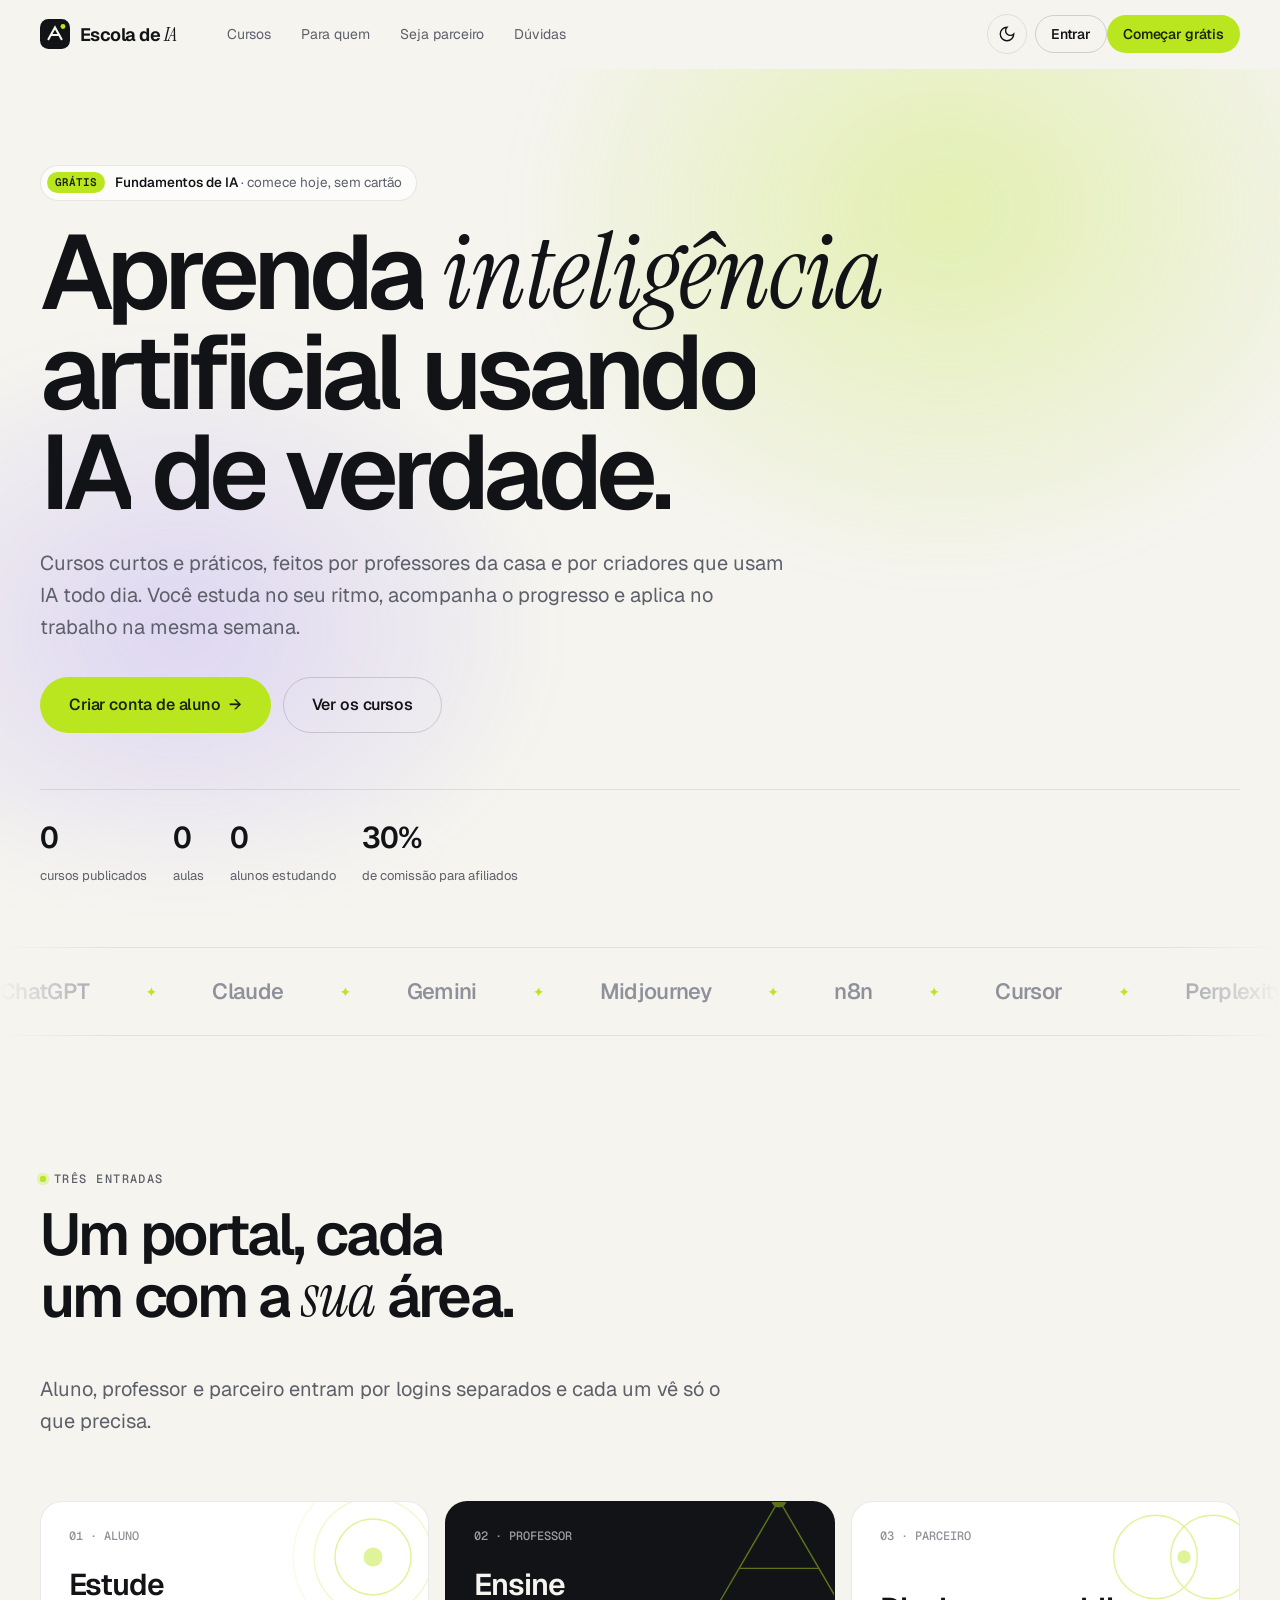
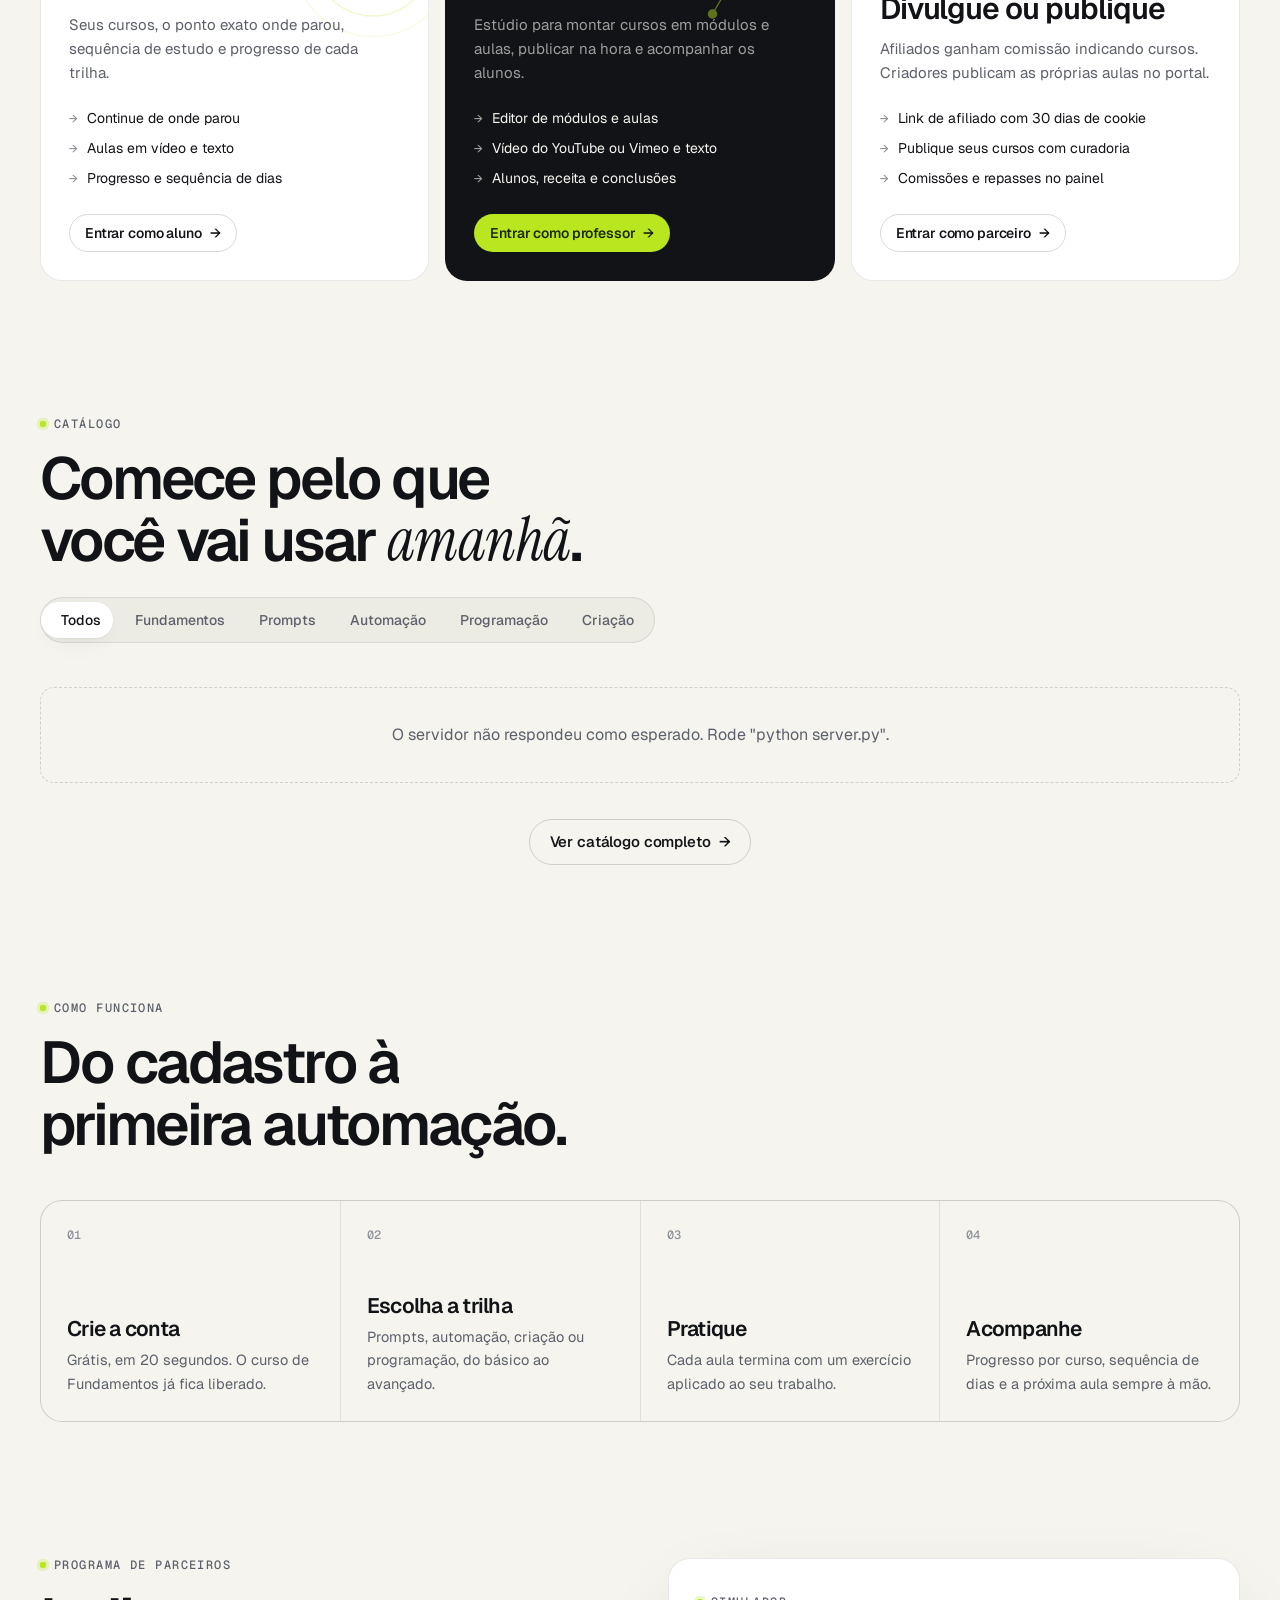
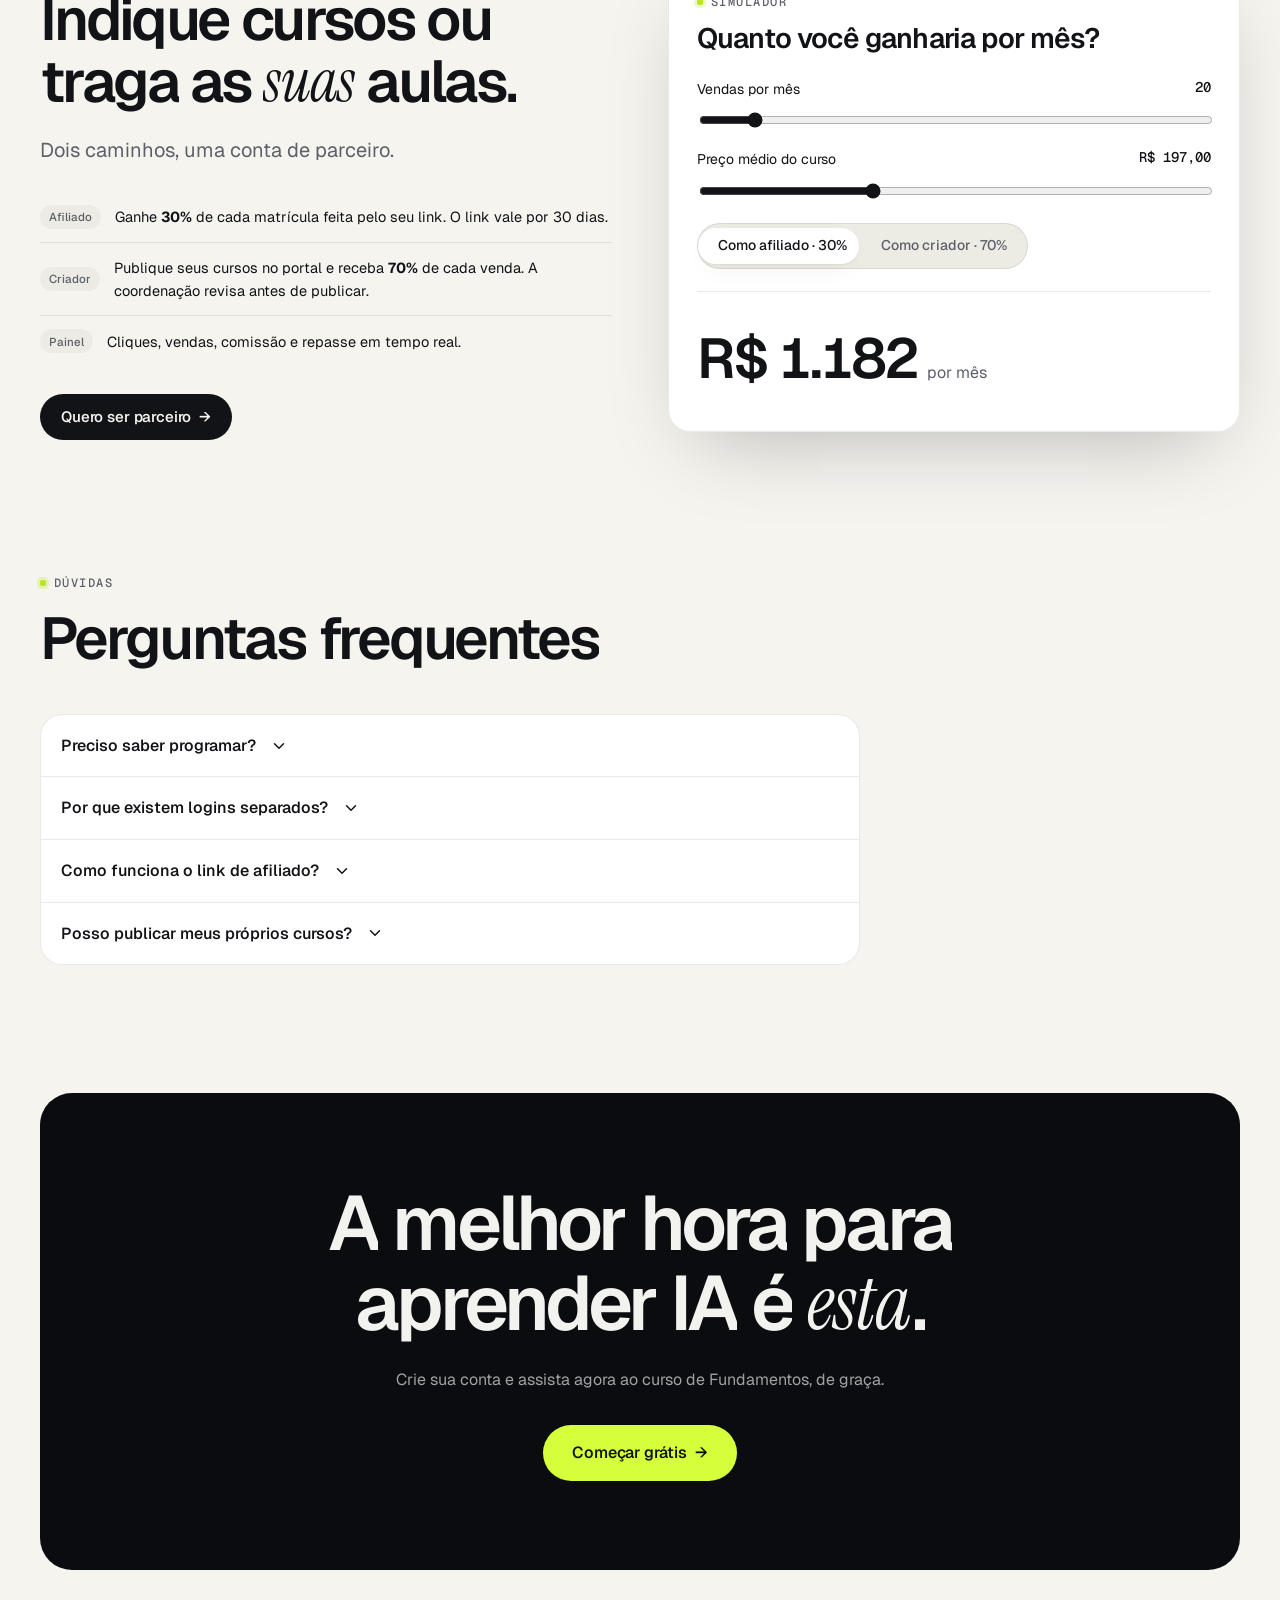
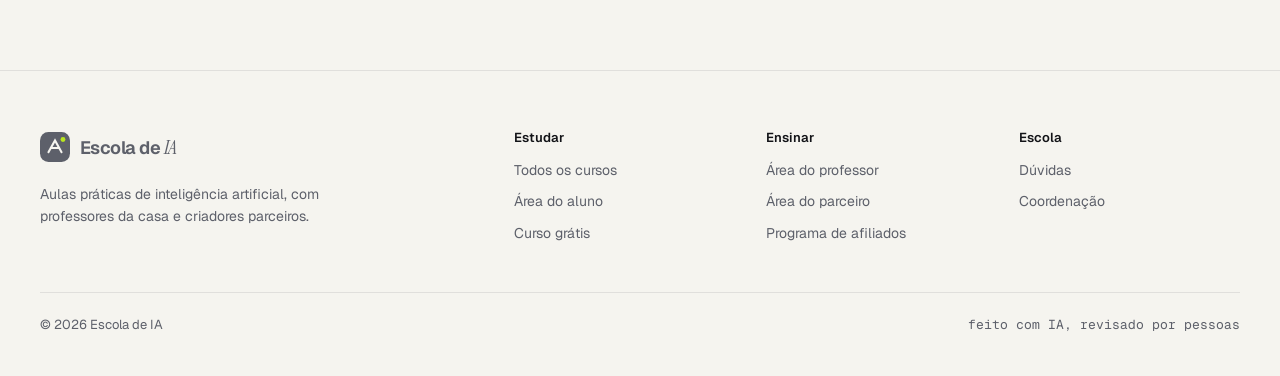
==== index.html @ 85f73902 "Escola de IA: portal de cursos com áreas de aluno, professor e parceiro - Logins separados por perfi" ====
<!doctype html>
<html lang="pt-BR">
<head>
  <meta charset="utf-8">
  <meta name="viewport" content="width=device-width, initial-scale=1, viewport-fit=cover">
  <title>Escola de IA — aprenda inteligência artificial na prática</title>
  <meta name="description" content="Cursos práticos de inteligência artificial com professores da casa e criadores parceiros. Área do aluno, do professor e programa de afiliados.">
  <meta name="theme-color" content="#0a0b0f">
  <link rel="icon" href="assets/favicon.svg" type="image/svg+xml">
  <link rel="preconnect" href="https://fonts.googleapis.com"><link rel="preconnect" href="https://fonts.gstatic.com" crossorigin>
  <link href="https://fonts.googleapis.com/css2?family=Geist:wght@400;500;600;700&family=Geist+Mono:wght@400;500&family=Instrument+Serif:ital@0;1&display=swap" rel="stylesheet">
  <link rel="stylesheet" href="assets/style.css">
  <script>(function(){var d=document.documentElement;d.classList.add('js');try{var t=localStorage.getItem('eia-tema');if(t)d.dataset.theme=t;}catch(e){}})();</script>
</head>
<body>
<a class="skip" href="#conteudo">Pular para o conteúdo</a>
<div id="topo"></div>

<main id="conteudo">
  <!-- HERO -->
  <section class="hero" id="hero">
    <div class="hero__glow" aria-hidden="true"></div>
    <canvas class="hero__canvas" id="heroRede" aria-hidden="true"></canvas>
    <div class="hero__fade" aria-hidden="true"></div>
    <div class="wrap">
      <a class="badge-live" href="curso.html?c=fundamentos-de-ia-sem-complicacao" data-reveal><i>GRÁTIS</i><span><b>Fundamentos de IA</b> · comece hoje, sem cartão</span></a>
      <h1 class="display" data-split>Aprenda <span class="serif">inteligência</span> artificial usando <span class="decrypt" data-decrypt="900">IA</span> de verdade.</h1>
      <p class="lead" data-reveal style="--d:300ms">Cursos curtos e práticos, feitos por professores da casa e por criadores que usam IA todo dia. Você estuda no seu ritmo, acompanha o progresso e aplica no trabalho na mesma semana.</p>
      <div class="hero__cta" data-reveal style="--d:420ms">
        <a class="btn btn--primary btn--lg magnetic" href="entrar.html?perfil=aluno&modo=cadastro">Criar conta de aluno <span class="arr">→</span></a>
        <a class="btn btn--ghost btn--lg" href="cursos.html">Ver os cursos</a>
      </div>
      <div class="hero__meta" data-reveal style="--d:560ms">
        <div><b id="stCursos">0</b><span>cursos publicados</span></div>
        <div><b id="stAulas">0</b><span>aulas</span></div>
        <div><b id="stAlunos">0</b><span>alunos estudando</span></div>
        <div><b data-count="30" data-suf="%">0</b><span>de comissão para afiliados</span></div>
      </div>
    </div>
  </section>

  <div class="marquee" aria-label="Ferramentas ensinadas nos cursos">
    <div class="marquee__track">
      <span>ChatGPT</span><span>Claude</span><span>Gemini</span><span>Midjourney</span><span>n8n</span><span>Cursor</span><span>Perplexity</span><span>Runway</span><span>ElevenLabs</span><span>Make</span><span>Copilot</span><span>NotebookLM</span>
      <span aria-hidden="true">ChatGPT</span><span aria-hidden="true">Claude</span><span aria-hidden="true">Gemini</span><span aria-hidden="true">Midjourney</span><span aria-hidden="true">n8n</span><span aria-hidden="true">Cursor</span><span aria-hidden="true">Perplexity</span><span aria-hidden="true">Runway</span><span aria-hidden="true">ElevenLabs</span><span aria-hidden="true">Make</span><span aria-hidden="true">Copilot</span><span aria-hidden="true">NotebookLM</span>
    </div>
  </div>

  <!-- TRÊS PORTAS -->
  <section class="sec" id="perfis">
    <div class="wrap">
      <div class="sec__head">
        <div><span class="eyebrow">Três entradas</span><h2 class="h2" data-split>Um portal, cada um com a <span class="serif">sua</span> área.</h2></div>
        <p class="lead" data-reveal>Aluno, professor e parceiro entram por logins separados e cada um vê só o que precisa.</p>
      </div>
      <div class="doors">
        <a class="door spot" href="entrar.html?perfil=aluno" data-reveal>
          <svg class="door__art" viewBox="0 0 200 200" aria-hidden="true"><g fill="none" stroke="var(--lime)" stroke-width="1.5"><circle cx="100" cy="100" r="40"/><circle cx="100" cy="100" r="62" stroke-opacity=".5"/><circle cx="100" cy="100" r="84" stroke-opacity=".25"/></g><circle cx="100" cy="100" r="10" fill="var(--lime)"/></svg>
          <span class="door__n">01 · ALUNO</span>
          <h3>Estude</h3>
          <p>Seus cursos, o ponto exato onde parou, sequência de estudo e progresso de cada trilha.</p>
          <ul><li>Continue de onde parou</li><li>Aulas em vídeo e texto</li><li>Progresso e sequência de dias</li></ul>
          <span class="btn btn--ghost btn--sm" style="align-self:start">Entrar como aluno <span class="arr">→</span></span>
        </a>
        <a class="door door--feature spot" href="entrar.html?perfil=professor" data-reveal style="--d:100ms">
          <svg class="door__art" viewBox="0 0 200 200" aria-hidden="true"><g stroke="var(--lime)" stroke-width="1.5"><path d="M30 160 100 40l70 120" fill="none"/><path d="M58 112h84" /></g><circle cx="100" cy="40" r="8" fill="var(--lime)"/><circle cx="30" cy="160" r="5" fill="var(--lime)"/><circle cx="170" cy="160" r="5" fill="var(--lime)"/></svg>
          <span class="door__n">02 · PROFESSOR</span>
          <h3>Ensine</h3>
          <p>Estúdio para montar cursos em módulos e aulas, publicar na hora e acompanhar os alunos.</p>
          <ul><li>Editor de módulos e aulas</li><li>Vídeo do YouTube ou Vimeo e texto</li><li>Alunos, receita e conclusões</li></ul>
          <span class="btn btn--primary btn--sm" style="align-self:start">Entrar como professor <span class="arr">→</span></span>
        </a>
        <a class="door spot" href="entrar.html?perfil=parceiro" data-reveal style="--d:200ms">
          <svg class="door__art" viewBox="0 0 200 200" aria-hidden="true"><g fill="none" stroke="var(--lime)" stroke-width="1.5"><circle cx="70" cy="100" r="44"/><circle cx="130" cy="100" r="44"/></g><circle cx="100" cy="100" r="7" fill="var(--lime)"/></svg>
          <span class="door__n">03 · PARCEIRO</span>
          <h3>Divulgue ou publique</h3>
          <p>Afiliados ganham comissão indicando cursos. Criadores publicam as próprias aulas no portal.</p>
          <ul><li>Link de afiliado com 30 dias de cookie</li><li>Publique seus cursos com curadoria</li><li>Comissões e repasses no painel</li></ul>
          <span class="btn btn--ghost btn--sm" style="align-self:start">Entrar como parceiro <span class="arr">→</span></span>
        </a>
      </div>
    </div>
  </section>

  <!-- CURSOS -->
  <section class="sec" style="padding-top:0" id="cursos">
    <div class="wrap">
      <div class="sec__head">
        <div><span class="eyebrow">Catálogo</span><h2 class="h2" data-split>Comece pelo que você vai usar <span class="serif">amanhã</span>.</h2></div>
        <div class="tabs" id="tabsCat" role="tablist" aria-label="Filtrar por categoria"><button type="button" role="tab" data-v="" aria-selected="true">Todos</button><button type="button" role="tab" data-v="Fundamentos">Fundamentos</button><button type="button" role="tab" data-v="Prompts">Prompts</button><button type="button" role="tab" data-v="Automação">Automação</button><button type="button" role="tab" data-v="Programação">Programação</button><button type="button" role="tab" data-v="Criação">Criação</button></div>
      </div>
      <div class="grid-cursos" id="gridHome" aria-live="polite"></div>
      <div style="text-align:center;margin-top:36px"><a class="btn btn--ghost" href="cursos.html">Ver catálogo completo <span class="arr">→</span></a></div>
    </div>
  </section>

  <!-- COMO FUNCIONA -->
  <section class="sec" style="padding-top:0">
    <div class="wrap">
      <div class="sec__head"><div><span class="eyebrow">Como funciona</span><h2 class="h2" data-split>Do cadastro à primeira automação.</h2></div></div>
      <div class="how" data-reveal>
        <div><b>01</b><h3>Crie a conta</h3><p>Grátis, em 20 segundos. O curso de Fundamentos já fica liberado.</p></div>
        <div><b>02</b><h3>Escolha a trilha</h3><p>Prompts, automação, criação ou programação, do básico ao avançado.</p></div>
        <div><b>03</b><h3>Pratique</h3><p>Cada aula termina com um exercício aplicado ao seu trabalho.</p></div>
        <div><b>04</b><h3>Acompanhe</h3><p>Progresso por curso, sequência de dias e a próxima aula sempre à mão.</p></div>
      </div>
    </div>
  </section>

  <!-- PARCEIROS -->
  <section class="sec" id="parceiros" style="padding-top:0">
    <div class="wrap split">
      <div>
        <span class="eyebrow">Programa de parceiros</span>
        <h2 class="h2" data-split style="margin:14px 0 20px">Indique cursos ou traga as <span class="serif">suas</span> aulas.</h2>
        <p class="lead" data-reveal>Dois caminhos, uma conta de parceiro.</p>
        <div class="row-list" data-reveal style="margin-top:26px">
          <div><span class="tag tag--light">Afiliado</span><span>Ganhe <b>30%</b> de cada matrícula feita pelo seu link. O link vale por 30 dias.</span></div>
          <div><span class="tag tag--light">Criador</span><span>Publique seus cursos no portal e receba <b>70%</b> de cada venda. A coordenação revisa antes de publicar.</span></div>
          <div><span class="tag tag--light">Painel</span><span>Cliques, vendas, comissão e repasse em tempo real.</span></div>
        </div>
        <a class="btn btn--dark" style="margin-top:28px" href="entrar.html?perfil=parceiro&modo=cadastro">Quero ser parceiro <span class="arr">→</span></a>
      </div>
      <div class="calc" data-reveal style="--d:150ms" aria-label="Simulador de ganhos">
        <span class="eyebrow">Simulador</span>
        <h3 class="h3" style="margin:12px 0 24px">Quanto você ganharia por mês?</h3>
        <label><span>Vendas por mês <output id="oV">20</output></span><input type="range" id="rV" min="1" max="200" value="20"></label>
        <label><span>Preço médio do curso <output id="oP">R$ 197</output></span><input type="range" id="rP" min="47" max="497" step="10" value="197"></label>
        <div class="tabs" id="tabsModo" style="margin-top:4px"><button type="button" data-v="afiliado" aria-selected="true">Como afiliado · 30%</button><button type="button" data-v="criador">Como criador · 70%</button></div>
        <div class="calc__out"><b id="oT">R$ 0</b><span class="muted">por mês</span></div>
      </div>
    </div>
  </section>

  <!-- FAQ -->
  <section class="sec" id="duvidas" style="padding-top:0">
    <div class="wrap">
      <div class="sec__head"><div><span class="eyebrow">Dúvidas</span><h2 class="h2" data-split>Perguntas frequentes</h2></div></div>
      <div class="acc faq" id="faq">
        <div class="acc__item"><button class="acc__btn" type="button" aria-expanded="false">Preciso saber programar?<svg width="18" height="18" viewBox="0 0 24 24" fill="none" stroke="currentColor" stroke-width="2" stroke-linecap="round"><path d="m6 9 6 6 6-6"/></svg></button><div class="acc__panel"><div><p style="margin:0;padding:0 20px 20px" class="muted">Não. As trilhas de Fundamentos, Prompts, Criação e Negócios são para qualquer pessoa. Só a trilha de Programação pede noções básicas.</p></div></div></div>
        <div class="acc__item"><button class="acc__btn" type="button" aria-expanded="false">Por que existem logins separados?<svg width="18" height="18" viewBox="0 0 24 24" fill="none" stroke="currentColor" stroke-width="2" stroke-linecap="round"><path d="m6 9 6 6 6-6"/></svg></button><div class="acc__panel"><div><p style="margin:0;padding:0 20px 20px" class="muted">Cada perfil tem uma área própria: o aluno estuda, o professor cria e acompanha turmas, o parceiro divulga e publica. Você pode ter contas diferentes com o mesmo e-mail.</p></div></div></div>
        <div class="acc__item"><button class="acc__btn" type="button" aria-expanded="false">Como funciona o link de afiliado?<svg width="18" height="18" viewBox="0 0 24 24" fill="none" stroke="currentColor" stroke-width="2" stroke-linecap="round"><path d="m6 9 6 6 6-6"/></svg></button><div class="acc__panel"><div><p style="margin:0;padding:0 20px 20px" class="muted">Você gera o link no painel de parceiro. Quem clica fica marcado por 30 dias: qualquer matrícula feita nesse período conta para você.</p></div></div></div>
        <div class="acc__item"><button class="acc__btn" type="button" aria-expanded="false">Posso publicar meus próprios cursos?<svg width="18" height="18" viewBox="0 0 24 24" fill="none" stroke="currentColor" stroke-width="2" stroke-linecap="round"><path d="m6 9 6 6 6-6"/></svg></button><div class="acc__panel"><div><p style="margin:0;padding:0 20px 20px" class="muted">Sim. Crie uma conta de parceiro, monte o curso no estúdio e envie para análise. A coordenação revisa e publica, ou devolve com orientações.</p></div></div></div>
      </div>
    </div>
  </section>

  <section class="wrap" style="padding-bottom:40px">
    <div class="cta" id="cta">
      <canvas id="ctaRede" aria-hidden="true"></canvas>
      <h2 data-split>A melhor hora para aprender IA é <span class="serif">esta</span>.</h2>
      <p>Crie sua conta e assista agora ao curso de Fundamentos, de graça.</p>
      <a class="btn btn--primary btn--lg magnetic" href="entrar.html?perfil=aluno&modo=cadastro">Começar grátis <span class="arr">→</span></a>
    </div>
  </section>
</main>

<div id="rodape"></div>
<script src="assets/app.js"></script>
<script>
(() => {
  const { $, $$, api, cardCurso, skeletonCards, abas, rede, brl, efeitos } = EIA;
  rede($('#heroRede'), { host: $('#hero') });
  rede($('#ctaRede'), { cor: '#d4ff3a', tinta: '#f2f3ee', densidade: 9000 });

  // cursos
  const grid = $('#gridHome'); grid.innerHTML = skeletonCards(3);
  let todos = [];
  const render = cat => {
    const lista = todos.filter(c => !cat || c.categoria === cat).slice(0, 6);
    grid.innerHTML = lista.length ? lista.map(cardCurso).join('') : '<div class="empty" style="grid-column:1/-1">Nenhum curso nesta categoria ainda.</div>';
  };
  abas($('#tabsCat'), render);
  api('cursos').then(j => {
    todos = j.cursos; render('');
    $('#stCursos').dataset.count = j.stats.cursos; $('#stAulas').dataset.count = j.stats.aulas; $('#stAlunos').dataset.count = j.stats.alunos;
    efeitos($('.hero__meta'));
  }).catch(e => { grid.innerHTML = `<div class="empty" style="grid-column:1/-1">${EIA.esc(e.message)}</div>`; });

  // simulador
  let modo = 'afiliado';
  const calc = () => {
    const v = +$('#rV').value, p = +$('#rP').value, total = v * p * (modo === 'afiliado' ? .3 : .7);
    $('#oV').textContent = v; $('#oP').textContent = brl(p); $('#oT').textContent = brl(total).replace(/,\d\d$/, '');
  };
  $('#rV').addEventListener('input', calc); $('#rP').addEventListener('input', calc);
  abas($('#tabsModo'), v => { modo = v; calc(); }); calc();

  // acordeão
  $$('#faq .acc__btn').forEach(b => b.addEventListener('click', () => { const it = b.parentElement, on = !it.classList.contains('is-open'); it.classList.toggle('is-open', on); b.setAttribute('aria-expanded', on); }));
})();
</script>
</body>
</html>
---- assets/style.css ----
/* Escola de IA — design system
   Referências de motion: reactbits.dev (Aurora, SplitText, DecryptedText, SpotlightCard, Magnet, CountUp, ClickSpark)
   e transitions.dev (tabs sliding, error shake, skeleton → conteúdo, toggle, confetti, toast). */

:root {
  --bg: #f5f4ef; --bg-2: #ecebe4; --surface: #ffffff; --surface-2: #f8f7f3;
  --text: #121317; --muted: #5d606a; --faint: #8e919a;
  --line: rgb(18 19 23 / .09); --line-2: rgb(18 19 23 / .16);
  --accent: #1d1f24; --accent-ink: #f5f4ef;
  --lime: #b9e61f; --lime-ink: #1a2300;
  --coral: #ff6a4d; --ceu: #3aa6ff; --rosa: #ff5fa8; --violeta: #8b6cff; --ambar: #ffb020;
  --ok: #16a36a; --warn: #c98200; --bad: #e0433a;
  --shadow: 0 1px 2px rgb(0 0 0 / .04), 0 8px 28px -12px rgb(0 0 0 / .14);
  --shadow-lg: 0 30px 80px -30px rgb(0 0 0 / .28);
  --r: 14px; --r-lg: 22px;
  --ease-out: cubic-bezier(.22, 1, .36, 1);
  --ease-spring: cubic-bezier(.34, 1.56, .64, 1);
  --font: 'Geist', ui-sans-serif, system-ui, sans-serif;
  --serif: 'Instrument Serif', ui-serif, Georgia, serif;
  --mono: 'Geist Mono', ui-monospace, monospace;
  color-scheme: light;
}
:root[data-theme="dark"] {
  --bg: #0a0b0f; --bg-2: #0f1116; --surface: #13151b; --surface-2: #181a21;
  --text: #ecedf0; --muted: #9a9ea8; --faint: #666a74;
  --line: rgb(255 255 255 / .08); --line-2: rgb(255 255 255 / .15);
  --accent: #d4ff3a; --accent-ink: #10130a;
  --lime: #d4ff3a; --lime-ink: #10130a;
  --shadow: 0 1px 0 rgb(255 255 255 / .03) inset, 0 10px 30px -14px rgb(0 0 0 / .6);
  --shadow-lg: 0 40px 90px -30px rgb(0 0 0 / .8);
  color-scheme: dark;
}
@media (prefers-color-scheme: dark) {
  :root:not([data-theme="light"]) {
    --bg: #0a0b0f; --bg-2: #0f1116; --surface: #13151b; --surface-2: #181a21;
    --text: #ecedf0; --muted: #9a9ea8; --faint: #666a74;
    --line: rgb(255 255 255 / .08); --line-2: rgb(255 255 255 / .15);
    --accent: #d4ff3a; --accent-ink: #10130a; --lime: #d4ff3a; --lime-ink: #10130a;
    --shadow: 0 1px 0 rgb(255 255 255 / .03) inset, 0 10px 30px -14px rgb(0 0 0 / .6);
    --shadow-lg: 0 40px 90px -30px rgb(0 0 0 / .8);
    color-scheme: dark;
  }
}

*, *::before, *::after { box-sizing: border-box; }
html { -webkit-text-size-adjust: 100%; scroll-behavior: smooth; }
body { margin: 0; background: var(--bg); color: var(--text); font: 400 16px/1.6 var(--font); -webkit-font-smoothing: antialiased; text-rendering: optimizeLegibility; overflow-x: hidden; }
img, svg, canvas { display: block; max-width: 100%; }
a { color: inherit; text-decoration: none; }
button, input, select, textarea { font: inherit; color: inherit; }
button { cursor: pointer; }
::selection { background: var(--lime); color: var(--lime-ink); }
:focus-visible { outline: 2px solid var(--lime); outline-offset: 3px; border-radius: 6px; }
.wrap { width: min(1200px, 100% - 32px); margin-inline: auto; }
.skip { position: absolute; left: 12px; top: -60px; z-index: 100; background: var(--text); color: var(--bg); padding: 8px 14px; border-radius: 8px; }
.skip:focus { top: 12px; }
.sr { position: absolute; width: 1px; height: 1px; overflow: hidden; clip: rect(0 0 0 0); white-space: nowrap; }
.mono { font-family: var(--mono); }
.muted { color: var(--muted); }
.serif { font-family: var(--serif); font-weight: 400; font-style: italic; letter-spacing: -.01em; }
[hidden] { display: none !important; }

/* ---------- tipografia ---------- */
h1, h2, h3, h4 { margin: 0; line-height: 1.05; letter-spacing: -.035em; font-weight: 600; text-wrap: balance; }
.display { font-size: clamp(44px, 8.2vw, 112px); letter-spacing: -.055em; line-height: .95; font-weight: 600; }
.h2 { font-size: clamp(32px, 4.6vw, 60px); letter-spacing: -.045em; }
.h3 { font-size: clamp(22px, 2.2vw, 28px); letter-spacing: -.03em; }
.lead { font-size: clamp(17px, 1.6vw, 20px); color: var(--muted); max-width: 58ch; text-wrap: pretty; }
.eyebrow { display: inline-flex; align-items: center; gap: 8px; font: 500 12px/1 var(--mono); text-transform: uppercase; letter-spacing: .12em; color: var(--muted); }
.eyebrow::before { content: ''; width: 6px; height: 6px; border-radius: 2px; background: var(--lime); box-shadow: 0 0 0 3px color-mix(in srgb, var(--lime) 25%, transparent); }

/* ---------- botões ---------- */
.btn { --h: 46px; position: relative; display: inline-flex; align-items: center; justify-content: center; gap: 8px; height: var(--h); padding: 0 20px; border-radius: 999px; border: 1px solid transparent; font-weight: 550; font-size: 15px; letter-spacing: -.01em; white-space: nowrap; transition: transform 500ms var(--ease-out), background-color 200ms, border-color 200ms, color 200ms, box-shadow 300ms; -webkit-tap-highlight-color: transparent; }
.btn:active { transform: scale(.97); }
.btn--sm { --h: 38px; padding: 0 15px; font-size: 14px; }
.btn--lg { --h: 56px; padding: 0 28px; font-size: 16px; }
.btn--primary { background: var(--lime); color: var(--lime-ink); box-shadow: 0 0 0 0 color-mix(in srgb, var(--lime) 50%, transparent); }
.btn--primary:hover { box-shadow: 0 10px 34px -10px color-mix(in srgb, var(--lime) 80%, transparent); }
.btn--dark { background: var(--text); color: var(--bg); }
.btn--ghost { border-color: var(--line-2); background: transparent; }
.btn--ghost:hover { background: var(--surface); border-color: var(--text); }
.btn--quiet { background: transparent; color: var(--muted); padding: 0 10px; }
.btn--quiet:hover { color: var(--text); }
.btn--danger { color: var(--bad); border-color: color-mix(in srgb, var(--bad) 40%, transparent); }
.btn[disabled], .btn.is-loading { opacity: .6; pointer-events: none; }
.btn.is-loading::after { content: ''; width: 14px; height: 14px; border-radius: 50%; border: 2px solid currentColor; border-right-color: transparent; animation: spin .7s linear infinite; }
.btn .arr { transition: transform 400ms var(--ease-out); }
.btn:hover .arr { transform: translateX(3px); }
.icon-btn { width: 40px; height: 40px; display: inline-grid; place-items: center; border-radius: 999px; border: 1px solid var(--line); background: transparent; transition: background-color 200ms, border-color 200ms; }
.icon-btn:hover { background: var(--surface); border-color: var(--line-2); }
@keyframes spin { to { transform: rotate(360deg); } }

/* ---------- navegação ---------- */
.nav { position: sticky; top: 0; z-index: 40; transition: background-color 300ms, border-color 300ms, backdrop-filter 300ms; border-bottom: 1px solid transparent; }
.nav.is-scrolled { background: color-mix(in srgb, var(--bg) 78%, transparent); backdrop-filter: saturate(1.4) blur(14px); -webkit-backdrop-filter: saturate(1.4) blur(14px); border-color: var(--line); }
.nav__in { display: flex; align-items: center; gap: 20px; height: 68px; }
.logo { display: inline-flex; align-items: center; gap: 10px; font-weight: 650; letter-spacing: -.03em; font-size: 18px; }
.logo__mark { width: 30px; height: 30px; }
.logo__word em { font-family: var(--serif); font-weight: 400; font-size: 1.12em; letter-spacing: -.01em; }
.nav__links { position: relative; display: flex; gap: 2px; margin: 0 0 0 12px; padding: 4px; list-style: none; border-radius: 999px; }
.nav__links a { position: relative; z-index: 1; display: block; padding: 7px 14px; font-size: 14px; color: var(--muted); border-radius: 999px; transition: color 200ms; }
.nav__links a:hover, .nav__links a[aria-current="page"] { color: var(--text); }
.nav__pill { position: absolute; top: 4px; left: 0; height: calc(100% - 8px); border-radius: 999px; background: var(--surface); box-shadow: var(--shadow); opacity: 0; transition: transform 450ms var(--ease-spring), width 450ms var(--ease-spring), opacity 200ms; pointer-events: none; }
.nav__actions { margin-left: auto; display: flex; align-items: center; gap: 8px; }
.nav__burger { display: none; }
.user-chip { display: inline-flex; align-items: center; gap: 8px; height: 40px; padding: 0 6px 0 4px; border-radius: 999px; border: 1px solid var(--line); background: var(--surface); font-size: 14px; }
.user-chip .av { width: 30px; height: 30px; }
.av { display: inline-grid; place-items: center; border-radius: 50%; font: 600 12px/1 var(--font); color: #10130a; flex: none; }
.role-tag { font: 500 10.5px/1 var(--mono); text-transform: uppercase; letter-spacing: .08em; padding: 5px 7px; border-radius: 6px; background: var(--bg-2); color: var(--muted); }
.menu { position: relative; }
.menu__pop { position: absolute; right: 0; top: calc(100% + 8px); min-width: 220px; padding: 6px; border-radius: 14px; background: var(--surface); border: 1px solid var(--line); box-shadow: var(--shadow-lg); transform-origin: top right; transform: scale(.94) translateY(-4px); opacity: 0; pointer-events: none; transition: transform 260ms var(--ease-out), opacity 180ms; }
.menu.is-open .menu__pop { transform: none; opacity: 1; pointer-events: auto; }
.menu__pop a, .menu__pop button { display: flex; width: 100%; align-items: center; gap: 10px; padding: 9px 12px; border-radius: 9px; border: 0; background: none; font-size: 14px; text-align: left; }
.menu__pop a:hover, .menu__pop button:hover { background: var(--bg-2); }
.menu__pop hr { border: 0; border-top: 1px solid var(--line); margin: 6px 4px; }

.drawer { position: fixed; inset: 0; z-index: 60; pointer-events: none; }
.drawer__bg { position: absolute; inset: 0; background: rgb(0 0 0 / .4); opacity: 0; transition: opacity 300ms; }
.drawer__panel { position: absolute; right: 0; top: 0; bottom: 0; width: min(340px, 88vw); background: var(--bg); padding: 22px; display: flex; flex-direction: column; gap: 6px; transform: translateX(100%); transition: transform 450ms var(--ease-out); }
.drawer__panel a { padding: 12px 6px; font-size: 20px; letter-spacing: -.02em; border-bottom: 1px solid var(--line); }
.drawer.is-open { pointer-events: auto; }
.drawer.is-open .drawer__bg { opacity: 1; }
.drawer.is-open .drawer__panel { transform: none; }

@media (max-width: 900px) {
  .nav__links, .nav__actions .hide-m { display: none; }
  .nav__burger { display: inline-grid; }
}

/* ---------- hero ---------- */
.hero { position: relative; isolation: isolate; padding: clamp(40px, 8vw, 96px) 0 60px; overflow: hidden; }
.hero__canvas { position: absolute; inset: 0; z-index: -1; width: 100%; height: 100%; opacity: .9; }
.hero__glow { position: absolute; z-index: -2; inset: -20% -10% auto; height: 120%; background:
  radial-gradient(40% 50% at 70% 30%, color-mix(in srgb, var(--lime) 30%, transparent), transparent 70%),
  radial-gradient(35% 40% at 20% 70%, color-mix(in srgb, var(--violeta) 22%, transparent), transparent 70%);
  filter: blur(20px); animation: aurora 18s ease-in-out infinite alternate; }
@keyframes aurora { 50% { transform: translate3d(-4%, 3%, 0) scale(1.08) rotate(3deg); } 100% { transform: translate3d(3%, -2%, 0) scale(1.02) rotate(-2deg); } }
.hero__fade { position: absolute; inset: auto 0 0; height: 160px; z-index: -1; background: linear-gradient(transparent, var(--bg)); }
.hero h1 { margin: 22px 0 24px; max-width: 13ch; }
.hero h1 .serif { color: var(--text); }
.hero__cta { display: flex; flex-wrap: wrap; gap: 12px; margin-top: 34px; }
.hero__meta { display: flex; flex-wrap: wrap; gap: 26px; margin-top: 56px; padding-top: 24px; border-top: 1px solid var(--line); }
.hero__meta b { display: block; font-size: 30px; letter-spacing: -.04em; font-weight: 600; font-variant-numeric: tabular-nums; }
.hero__meta span { font-size: 13px; color: var(--muted); }
.badge-live { display: inline-flex; align-items: center; gap: 10px; padding: 6px 14px 6px 6px; border-radius: 999px; border: 1px solid var(--line); background: color-mix(in srgb, var(--surface) 70%, transparent); backdrop-filter: blur(8px); font-size: 13.5px; color: var(--muted); }
.badge-live b { color: var(--text); font-weight: 550; }
.badge-live i { font-style: normal; font: 600 11px/1 var(--mono); padding: 5px 8px; border-radius: 999px; background: var(--lime); color: var(--lime-ink); }

/* split text */
[data-split] .w { display: inline-block; overflow: hidden; vertical-align: top; padding-bottom: .08em; margin-bottom: -.08em; }
[data-split] .w > span { display: inline-block; transform: translateY(105%); transition: transform 1000ms var(--ease-out); transition-delay: calc(var(--i) * 55ms + 80ms); }
[data-split].in .w > span { transform: none; }
.js [data-reveal] { opacity: 0; transform: translateY(18px); filter: blur(6px); transition: opacity 900ms var(--ease-out), transform 900ms var(--ease-out), filter 900ms var(--ease-out); transition-delay: var(--d, 0ms); }
.js [data-reveal].in { opacity: 1; transform: none; filter: none; }
.decrypt { font-family: inherit; }

/* shiny text */
.shiny { background: linear-gradient(110deg, var(--muted) 35%, var(--text) 50%, var(--muted) 65%) 0 0 / 250% 100%; -webkit-background-clip: text; background-clip: text; color: transparent; animation: shine 4s linear infinite; }
@keyframes shine { from { background-position: 100% 0; } to { background-position: -150% 0; } }

/* ---------- marquee ---------- */
.marquee { position: relative; overflow: hidden; padding: 26px 0; border-block: 1px solid var(--line); mask-image: linear-gradient(90deg, transparent, #000 10%, #000 90%, transparent); }
.marquee__track { display: flex; gap: 56px; width: max-content; animation: marquee 40s linear infinite; }
.marquee:hover .marquee__track { animation-play-state: paused; }
.marquee span { font-size: 22px; font-weight: 550; letter-spacing: -.03em; color: var(--faint); display: inline-flex; align-items: center; gap: 56px; white-space: nowrap; }
.marquee span::after { content: '✦'; font-size: 14px; color: var(--lime); }
@keyframes marquee { to { transform: translateX(-50%); } }

/* ---------- seções ---------- */
.sec { padding: clamp(72px, 10vw, 130px) 0; }
.sec__head { display: flex; flex-wrap: wrap; justify-content: space-between; align-items: end; gap: 24px; margin-bottom: 44px; }
.sec__head h2 { max-width: 16ch; margin-top: 14px; }

/* ---------- perfis (3 portas) ---------- */
.doors { display: grid; grid-template-columns: repeat(3, 1fr); gap: 16px; }
.door { position: relative; display: flex; flex-direction: column; min-height: 380px; padding: 28px; border-radius: var(--r-lg); background: var(--surface); border: 1px solid var(--line); overflow: hidden; isolation: isolate; transition: transform 600ms var(--ease-out), border-color 300ms; }
.door:hover { transform: translateY(-4px); border-color: var(--line-2); }
.door__n { font: 500 12px/1 var(--mono); color: var(--faint); }
.door h3 { font-size: 30px; margin: auto 0 12px; }
.door p { color: var(--muted); margin: 0 0 22px; font-size: 15px; }
.door ul { list-style: none; padding: 0; margin: 0 0 24px; display: grid; gap: 8px; font-size: 14px; }
.door li { display: flex; gap: 10px; align-items: baseline; }
.door li::before { content: '→'; color: var(--faint); font-family: var(--mono); }
.door__art { position: absolute; right: -40px; top: -40px; width: 190px; height: 190px; z-index: -1; opacity: .45; transition: transform 900ms var(--ease-out); }
.door:hover .door__art { transform: rotate(12deg) scale(1.06); }
.door--feature { background: var(--text); color: var(--bg); border-color: transparent; }
.door--feature p, .door--feature .door__n, .door--feature li::before { color: color-mix(in srgb, var(--bg) 62%, transparent); }
@media (max-width: 900px) { .doors { grid-template-columns: 1fr; } .door { min-height: 300px; } }

/* spotlight */
.spot { --mx: 50%; --my: 50%; }
.spot::before { content: ''; position: absolute; inset: 0; z-index: -1; pointer-events: none; background: radial-gradient(420px circle at var(--mx) var(--my), color-mix(in srgb, var(--lime) 18%, transparent), transparent 45%); opacity: 0; transition: opacity 400ms; }
.spot:hover::before { opacity: 1; }

/* ---------- cards de curso ---------- */
.grid-cursos { display: grid; grid-template-columns: repeat(auto-fill, minmax(min(100%, 300px), 1fr)); gap: 18px; }
.ccard { position: relative; display: flex; flex-direction: column; border-radius: var(--r-lg); background: var(--surface); border: 1px solid var(--line); overflow: hidden; isolation: isolate; transition: transform 600ms var(--ease-out), border-color 300ms, box-shadow 400ms; }
.ccard:hover { transform: translateY(-4px); border-color: var(--line-2); box-shadow: var(--shadow-lg); }
.ccard__cover { position: relative; aspect-ratio: 16 / 10; overflow: hidden; }
.ccard__cover svg { width: 100%; height: 100%; transition: transform 1200ms var(--ease-out); }
.ccard:hover .ccard__cover svg { transform: scale(1.05); }
.ccard__tags { position: absolute; left: 12px; top: 12px; display: flex; gap: 6px; }
.tag { display: inline-flex; align-items: center; gap: 6px; height: 24px; padding: 0 9px; border-radius: 999px; font: 500 11.5px/1 var(--font); background: rgb(0 0 0 / .55); color: #fff; backdrop-filter: blur(6px); }
.tag--light { background: var(--bg-2); color: var(--muted); backdrop-filter: none; }
.tag--ok { background: color-mix(in srgb, var(--ok) 16%, transparent); color: var(--ok); }
.tag--warn { background: color-mix(in srgb, var(--warn) 16%, transparent); color: var(--warn); }
.tag--bad { background: color-mix(in srgb, var(--bad) 14%, transparent); color: var(--bad); }
.ccard__body { display: flex; flex-direction: column; gap: 10px; padding: 18px 20px 20px; flex: 1; }
.ccard__body h3 { font-size: 20px; letter-spacing: -.025em; line-height: 1.2; }
.ccard__body p { margin: 0; font-size: 14.5px; color: var(--muted); }
.ccard__foot { display: flex; align-items: center; justify-content: space-between; gap: 10px; margin-top: auto; padding-top: 12px; border-top: 1px solid var(--line); font-size: 13.5px; color: var(--muted); }
.ccard__price { font-weight: 600; color: var(--text); font-size: 16px; letter-spacing: -.02em; }
.ccard__by { display: flex; align-items: center; gap: 8px; font-size: 13px; color: var(--muted); }
.ccard__by .av { width: 22px; height: 22px; font-size: 9.5px; }
.ccard__link::after { content: ''; position: absolute; inset: 0; z-index: 1; }

/* skeleton (transitions.dev: skeleton → conteúdo) */
.sk { position: relative; overflow: hidden; background: var(--bg-2); border-radius: 8px; }
.sk::after { content: ''; position: absolute; inset: 0; transform: translateX(-100%); background: linear-gradient(90deg, transparent, color-mix(in srgb, var(--surface) 70%, transparent), transparent); animation: sk 1.3s infinite; }
@keyframes sk { to { transform: translateX(100%); } }
.ccard--sk .ccard__cover { background: var(--bg-2); }
.fade-in { animation: fadein 600ms var(--ease-out) both; animation-delay: calc(var(--i, 0) * 60ms); }
@keyframes fadein { from { opacity: 0; transform: translateY(10px); filter: blur(4px); } }

/* ---------- abas com pílula deslizante ---------- */
.tabs { position: relative; display: inline-flex; flex-wrap: wrap; gap: 2px; padding: 4px; border-radius: 999px; background: var(--bg-2); border: 1px solid var(--line); }
.tabs button { position: relative; z-index: 1; height: 36px; padding: 0 16px; border: 0; background: none; border-radius: 999px; font-size: 14px; font-weight: 500; color: var(--muted); transition: color 250ms; }
.tabs button[aria-selected="true"] { color: var(--text); }
.tabs__pill { position: absolute; z-index: 0; top: 4px; left: 0; height: 36px; border-radius: 999px; background: var(--surface); box-shadow: var(--shadow); transition: transform 500ms var(--ease-spring), width 500ms var(--ease-spring); }
.tabs--role button[aria-selected="true"] { color: var(--lime-ink); }
.tabs--role .tabs__pill { background: var(--lime); }

/* ---------- formulários ---------- */
.field { display: grid; gap: 7px; }
.field > span { font-size: 13.5px; font-weight: 500; }
.field small { color: var(--faint); font-size: 12.5px; }
.input, .select, .textarea { width: 100%; height: 48px; padding: 0 15px; border-radius: 12px; border: 1px solid var(--line-2); background: var(--surface); transition: border-color 200ms, box-shadow 200ms; }
.textarea { height: auto; min-height: 110px; padding: 12px 15px; resize: vertical; line-height: 1.55; }
.input:focus, .select:focus, .textarea:focus { outline: none; border-color: var(--text); box-shadow: 0 0 0 4px color-mix(in srgb, var(--lime) 35%, transparent); }
.input--sm { height: 40px; border-radius: 10px; font-size: 14px; }
.shake { animation: shake 420ms cubic-bezier(.36, .07, .19, .97); }
@keyframes shake { 10%, 90% { transform: translateX(-1px); } 20%, 80% { transform: translateX(3px); } 30%, 50%, 70% { transform: translateX(-6px); } 40%, 60% { transform: translateX(6px); } }
.form-err { display: grid; grid-template-rows: 0fr; transition: grid-template-rows 300ms var(--ease-out); }
.form-err > div { overflow: hidden; }
.form-err.is-on { grid-template-rows: 1fr; }
.form-err p { margin: 0; padding: 11px 14px; border-radius: 10px; background: color-mix(in srgb, var(--bad) 12%, transparent); color: var(--bad); font-size: 14px; }
.check { display: inline-flex; align-items: center; gap: 10px; font-size: 14px; cursor: pointer; }
.switch { position: relative; width: 40px; height: 24px; flex: none; }
.switch input { position: absolute; opacity: 0; inset: 0; margin: 0; cursor: pointer; }
.switch i { position: absolute; inset: 0; border-radius: 999px; background: var(--line-2); transition: background-color 250ms; }
.switch i::after { content: ''; position: absolute; left: 3px; top: 3px; width: 18px; height: 18px; border-radius: 50%; background: #fff; box-shadow: 0 1px 3px rgb(0 0 0 / .3); transition: transform 400ms var(--ease-spring), width 200ms; }
.switch input:checked + i { background: var(--ok); }
.switch input:checked + i::after { transform: translateX(16px); }
.switch input:active + i::after { width: 22px; }

/* ---------- página de login ---------- */
.auth { min-height: calc(100svh - 68px); display: grid; grid-template-columns: 1.05fr 1fr; }
.auth__side { position: relative; overflow: hidden; isolation: isolate; padding: clamp(28px, 5vw, 64px); display: flex; flex-direction: column; justify-content: space-between; color: #f2f3ee; background: #0b0c10; }
.auth__side canvas { position: absolute; inset: 0; z-index: -1; width: 100%; height: 100%; }
.auth__side h2 { font-size: clamp(36px, 4.4vw, 60px); max-width: 12ch; }
.auth__side p { color: rgb(242 243 238 / .65); max-width: 40ch; }
.auth__quote { padding: 20px; border-radius: 16px; background: rgb(255 255 255 / .06); border: 1px solid rgb(255 255 255 / .1); backdrop-filter: blur(10px); max-width: 420px; font-size: 15px; }
.auth__main { display: grid; place-items: center; padding: 40px 16px; }
.auth__card { width: min(440px, 100%); }
.auth__card h1 { font-size: 36px; margin: 22px 0 8px; }
.auth__card form { display: grid; gap: 16px; margin-top: 26px; }
.demo-hint { margin-top: 22px; padding: 14px 16px; border-radius: 12px; border: 1px dashed var(--line-2); font-size: 13.5px; color: var(--muted); }
.demo-hint button { border: 0; background: none; padding: 0; color: var(--text); text-decoration: underline; text-underline-offset: 3px; }
.ptype { display: grid; grid-template-columns: repeat(3, 1fr); gap: 8px; }
.ptype label { position: relative; padding: 12px; border-radius: 12px; border: 1px solid var(--line-2); font-size: 13px; cursor: pointer; transition: border-color 200ms, background-color 200ms; }
.ptype label b { display: block; font-size: 14px; margin-bottom: 2px; }
.ptype input { position: absolute; opacity: 0; }
.ptype label:has(input:checked) { border-color: var(--text); background: var(--surface); box-shadow: 0 0 0 3px color-mix(in srgb, var(--lime) 35%, transparent); }
@media (max-width: 900px) { .auth { grid-template-columns: 1fr; } .auth__side { min-height: 280px; } .auth__quote { display: none; } }

/* ---------- painéis ---------- */
.dash { padding: 40px 0 100px; }
.dash__head { display: flex; flex-wrap: wrap; align-items: end; justify-content: space-between; gap: 20px; margin-bottom: 32px; }
.dash__head h1 { font-size: clamp(32px, 4vw, 48px); margin-top: 10px; }
.kpis { display: grid; grid-template-columns: repeat(4, 1fr); gap: 14px; margin-bottom: 28px; }
.kpi { padding: 20px; border-radius: var(--r); background: var(--surface); border: 1px solid var(--line); }
.kpi span { display: block; font-size: 13px; color: var(--muted); }
.kpi b { display: block; margin-top: 8px; font-size: 32px; font-weight: 600; letter-spacing: -.04em; font-variant-numeric: tabular-nums; }
.kpi small { color: var(--faint); font-size: 12.5px; }
@media (max-width: 900px) { .kpis { grid-template-columns: repeat(2, 1fr); } }
.panel { border-radius: var(--r-lg); background: var(--surface); border: 1px solid var(--line); padding: 24px; }
.panel h2 { font-size: 20px; letter-spacing: -.025em; margin-bottom: 16px; }
.cols { display: grid; grid-template-columns: 1.6fr 1fr; gap: 18px; align-items: start; }
@media (max-width: 960px) { .cols { grid-template-columns: 1fr; } }
.row-list { display: grid; }
.row-list > * { display: flex; align-items: center; gap: 14px; padding: 13px 0; border-top: 1px solid var(--line); font-size: 14.5px; }
.row-list > *:first-child { border-top: 0; }
.empty { padding: 34px 20px; text-align: center; color: var(--muted); border: 1px dashed var(--line-2); border-radius: var(--r); }

.prog { height: 6px; border-radius: 99px; background: var(--bg-2); overflow: hidden; }
.prog i { display: block; height: 100%; width: 0; border-radius: inherit; background: var(--lime); transition: width 1200ms var(--ease-out); }
:root[data-theme="light"] .prog i, :root:not([data-theme]) .prog i { background: var(--text); }
@media (prefers-color-scheme: dark) { :root:not([data-theme="light"]) .prog i { background: var(--lime); } }

.continue { display: grid; grid-template-columns: 200px 1fr; gap: 22px; align-items: center; padding: 16px; border-radius: var(--r-lg); background: var(--surface); border: 1px solid var(--line); }
.continue__cover { border-radius: 14px; overflow: hidden; aspect-ratio: 16 / 10; }
.continue h3 { font-size: 22px; margin: 6px 0 10px; }
@media (max-width: 640px) { .continue { grid-template-columns: 1fr; } }

.streak { display: grid; grid-template-columns: repeat(14, 1fr); gap: 5px; margin-top: 10px; }
.streak i { aspect-ratio: 1; border-radius: 5px; background: var(--bg-2); }
.streak i.on { background: var(--lime); box-shadow: 0 0 12px -2px color-mix(in srgb, var(--lime) 70%, transparent); }
.streak i.hoje { outline: 1.5px solid var(--text); outline-offset: 1px; }

.chart { width: 100%; height: 170px; }
.chart path.area { fill: color-mix(in srgb, var(--lime) 22%, transparent); }
.chart path.line { fill: none; stroke: var(--lime); stroke-width: 2.5; stroke-linejoin: round; stroke-linecap: round; }
:root[data-theme="light"] .chart path.line { stroke: var(--text); }
:root[data-theme="light"] .chart path.area { fill: color-mix(in srgb, var(--text) 8%, transparent); }
.chart text { fill: var(--faint); font: 11px var(--mono); }

.copy-box { display: flex; gap: 8px; align-items: center; padding: 6px 6px 6px 14px; border-radius: 12px; border: 1px solid var(--line-2); background: var(--bg-2); font: 13px var(--mono); }
.copy-box span { overflow: hidden; text-overflow: ellipsis; white-space: nowrap; flex: 1; }

/* ---------- página do curso ---------- */
.course-hero { padding: 40px 0 56px; border-bottom: 1px solid var(--line); }
.course-hero__grid { display: grid; grid-template-columns: 1.3fr 1fr; gap: 48px; align-items: start; }
.course-hero h1 { font-size: clamp(36px, 5vw, 64px); margin: 16px 0 18px; }
.buy { position: sticky; top: 88px; padding: 14px; border-radius: var(--r-lg); background: var(--surface); border: 1px solid var(--line); box-shadow: var(--shadow-lg); }
.buy__cover { border-radius: 14px; overflow: hidden; aspect-ratio: 16 / 10; margin-bottom: 18px; }
.buy__price { font-size: 38px; font-weight: 600; letter-spacing: -.045em; padding: 0 8px; }
.buy ul { list-style: none; padding: 0 8px; margin: 16px 0; display: grid; gap: 8px; font-size: 14px; color: var(--muted); }
.buy .btn { width: 100%; }
.meta-row { display: flex; flex-wrap: wrap; gap: 8px 22px; font-size: 14px; color: var(--muted); }
.meta-row b { color: var(--text); font-weight: 550; }
@media (max-width: 960px) { .course-hero__grid { grid-template-columns: 1fr; } .buy { position: static; } }

.acc { border-radius: var(--r-lg); border: 1px solid var(--line); background: var(--surface); overflow: hidden; }
.acc__item + .acc__item { border-top: 1px solid var(--line); }
.acc__btn { width: 100%; display: flex; align-items: center; gap: 14px; padding: 18px 20px; border: 0; background: none; text-align: left; font-weight: 550; font-size: 16px; }
.acc__btn small { margin-left: auto; color: var(--faint); font-weight: 400; font-size: 13px; }
.acc__btn svg { transition: transform 400ms var(--ease-out); flex: none; }
.acc__item.is-open .acc__btn svg { transform: rotate(180deg); }
.acc__panel { display: grid; grid-template-rows: 0fr; transition: grid-template-rows 450ms var(--ease-out); }
.acc__panel > div { overflow: hidden; }
.acc__item.is-open .acc__panel { grid-template-rows: 1fr; }
.lesson { display: flex; align-items: center; gap: 12px; padding: 12px 20px 12px 22px; font-size: 14.5px; border-top: 1px dashed var(--line); }
.lesson:hover { background: var(--surface-2); }
.lesson__ico { width: 26px; height: 26px; border-radius: 8px; display: grid; place-items: center; background: var(--bg-2); color: var(--muted); flex: none; }
.lesson.is-done .lesson__ico { background: var(--ok); color: #fff; }
.lesson__min { margin-left: auto; color: var(--faint); font: 12.5px var(--mono); }
.lesson.is-locked { color: var(--faint); }

/* ---------- player de aula ---------- */
.player { display: grid; grid-template-columns: 330px 1fr; min-height: calc(100svh - 68px); }
.player__side { border-right: 1px solid var(--line); background: var(--bg-2); overflow: auto; max-height: calc(100svh - 68px); position: sticky; top: 68px; }
.player__side header { padding: 20px; border-bottom: 1px solid var(--line); }
.player__side .lesson { border-top: 0; padding: 11px 20px; border-radius: 0; }
.player__side .lesson[aria-current="true"] { background: var(--surface); box-shadow: inset 3px 0 0 var(--lime); }
.player__side .mod-title { padding: 18px 20px 6px; font: 500 11.5px/1.4 var(--mono); text-transform: uppercase; letter-spacing: .1em; color: var(--faint); }
.player__main { padding: clamp(24px, 4vw, 56px); max-width: 880px; width: 100%; }
.video { position: relative; aspect-ratio: 16 / 9; border-radius: var(--r-lg); overflow: hidden; background: #000; margin-bottom: 28px; }
.video iframe, .video video { position: absolute; inset: 0; width: 100%; height: 100%; border: 0; }
.player__bar { position: sticky; bottom: 0; display: flex; flex-wrap: wrap; align-items: center; gap: 12px; justify-content: space-between; margin-top: 48px; padding: 14px 0; border-top: 1px solid var(--line); background: var(--bg); }
@media (max-width: 900px) { .player { grid-template-columns: 1fr; } .player__side { position: static; max-height: none; order: 2; border-right: 0; border-top: 1px solid var(--line); } }

.prose { font-size: 17px; line-height: 1.75; }
.prose h2 { font-size: 28px; margin: 38px 0 14px; }
.prose h3 { font-size: 21px; margin: 30px 0 10px; }
.prose p { margin: 0 0 18px; }
.prose ul, .prose ol { padding-left: 22px; margin: 0 0 18px; }
.prose li { margin: 6px 0; }
.prose li::marker { color: var(--faint); }
.prose strong { font-weight: 600; }
.prose code { font: .88em var(--mono); padding: 2px 6px; border-radius: 6px; background: var(--bg-2); border: 1px solid var(--line); }
.prose pre { position: relative; padding: 18px 20px; border-radius: 14px; background: #0d0f14; color: #e6e8ea; overflow: auto; font: 14px/1.65 var(--mono); border: 1px solid rgb(255 255 255 / .08); }
.prose pre code { background: none; border: 0; padding: 0; color: inherit; }
.prose pre .copy { position: absolute; right: 10px; top: 10px; height: 28px; padding: 0 10px; border-radius: 8px; border: 1px solid rgb(255 255 255 / .15); background: rgb(255 255 255 / .06); color: #cfd2d6; font: 12px var(--font); }
.prose blockquote { margin: 24px 0; padding: 18px 22px; border-radius: 14px; background: color-mix(in srgb, var(--lime) 12%, var(--surface)); border: 1px solid color-mix(in srgb, var(--lime) 40%, transparent); font-family: var(--serif); font-size: 22px; line-height: 1.4; }
.prose blockquote p { margin: 0; }

/* ---------- editor de curso ---------- */
.editor { display: grid; grid-template-columns: 1fr 360px; gap: 22px; align-items: start; }
.editor__preview { position: sticky; top: 88px; }
.mod { border: 1px solid var(--line); border-radius: var(--r); background: var(--surface-2); padding: 14px; display: grid; gap: 10px; }
.mod__head { display: flex; gap: 8px; align-items: center; }
.mod__head .input { font-weight: 600; }
.les { display: grid; grid-template-columns: 18px minmax(140px, 1fr) 62px auto auto; gap: 6px; align-items: center; padding: 8px; border-radius: 12px; background: var(--surface); border: 1px solid var(--line); }

.les__more { grid-column: 1 / -1; display: grid; gap: 10px; padding: 6px 4px 4px; }
.handle { cursor: grab; color: var(--faint); display: grid; place-items: center; }
.les.is-drag { opacity: .4; }
.swatches { display: flex; gap: 8px; flex-wrap: wrap; }
.swatches label { position: relative; width: 34px; height: 34px; border-radius: 10px; cursor: pointer; box-shadow: inset 0 0 0 1px rgb(0 0 0 / .1); transition: transform 300ms var(--ease-spring); }
.swatches input { position: absolute; opacity: 0; }
.swatches label:has(input:checked) { transform: scale(1.12); box-shadow: 0 0 0 2px var(--bg), 0 0 0 4px var(--text); }
.grid2 { display: grid; grid-template-columns: 1fr 1fr; gap: 14px; }
@media (max-width: 960px) { .editor { grid-template-columns: 1fr; } .editor__preview { position: static; } .grid2 { grid-template-columns: 1fr; } .les { grid-template-columns: 24px 1fr auto auto; } .les .min { display: none; } }

/* ---------- planos / faq / cta ---------- */
.how { display: grid; grid-template-columns: repeat(4, 1fr); gap: 1px; background: var(--line); border: 1px solid var(--line); border-radius: var(--r-lg); overflow: hidden; }
.how > div { background: var(--bg); padding: 26px; min-height: 220px; display: flex; flex-direction: column; }
.how b { font: 500 12px var(--mono); color: var(--faint); }
.how h3 { font-size: 21px; margin: auto 0 8px; }
.how p { margin: 0; color: var(--muted); font-size: 14.5px; }
@media (max-width: 900px) { .how { grid-template-columns: 1fr 1fr; } }
@media (max-width: 560px) { .how { grid-template-columns: 1fr; } }

.split { display: grid; grid-template-columns: 1fr 1fr; gap: 56px; align-items: center; }
@media (max-width: 900px) { .split { grid-template-columns: 1fr; gap: 36px; } }
.calc { padding: 28px; border-radius: var(--r-lg); background: var(--surface); border: 1px solid var(--line); box-shadow: var(--shadow-lg); }
.calc input[type="range"] { width: 100%; accent-color: var(--text); }
.calc__out { display: flex; align-items: baseline; gap: 10px; margin-top: 22px; padding-top: 22px; border-top: 1px solid var(--line); }
.calc__out b { font-size: clamp(40px, 5vw, 56px); letter-spacing: -.05em; font-weight: 600; font-variant-numeric: tabular-nums; }
.calc label { display: grid; gap: 10px; margin-bottom: 18px; font-size: 14px; }
.calc label span { display: flex; justify-content: space-between; }
.calc label output { font: 500 14px var(--mono); }

.faq { max-width: 820px; }
.cta { position: relative; overflow: hidden; isolation: isolate; border-radius: 32px; padding: clamp(40px, 7vw, 90px); background: #0b0c10; color: #f2f3ee; text-align: center; }
.cta canvas { position: absolute; inset: 0; z-index: -1; width: 100%; height: 100%; }
.cta h2 { font-size: clamp(36px, 6vw, 80px); letter-spacing: -.05em; max-width: 14ch; margin: 0 auto 22px; }
.cta p { color: rgb(242 243 238 / .65); margin: 0 auto 32px; max-width: 46ch; }
.cta .btn--primary { --lime: #d4ff3a; --lime-ink: #10130a; }

.foot { padding: 60px 0 40px; border-top: 1px solid var(--line); margin-top: 60px; font-size: 14px; color: var(--muted); }
.foot__grid { display: grid; grid-template-columns: 2fr repeat(3, 1fr); gap: 32px; }
.foot h4 { font-size: 13px; color: var(--text); margin-bottom: 14px; letter-spacing: 0; font-weight: 600; }
.foot ul { list-style: none; padding: 0; margin: 0; display: grid; gap: 9px; }
.foot a:hover { color: var(--text); }
.foot__bottom { display: flex; justify-content: space-between; flex-wrap: wrap; gap: 10px; margin-top: 48px; padding-top: 22px; border-top: 1px solid var(--line); font-size: 13px; }
@media (max-width: 760px) { .foot__grid { grid-template-columns: 1fr 1fr; } }

/* ---------- toast ---------- */
.toasts { position: fixed; left: 50%; bottom: 22px; z-index: 90; display: grid; gap: 8px; transform: translateX(-50%); width: min(420px, calc(100% - 32px)); pointer-events: none; }
.toast { display: flex; align-items: center; gap: 10px; padding: 12px 16px; border-radius: 14px; background: var(--text); color: var(--bg); box-shadow: var(--shadow-lg); font-size: 14.5px; animation: toastIn 500ms var(--ease-spring) both; pointer-events: auto; }
.toast.out { animation: toastOut 300ms var(--ease-out) both; }
.toast--bad { background: var(--bad); color: #fff; }
@keyframes toastIn { from { opacity: 0; transform: translateY(16px) scale(.96); } }
@keyframes toastOut { to { opacity: 0; transform: translateY(8px) scale(.98); } }

/* confetti / click spark */
.fx-layer { position: fixed; inset: 0; pointer-events: none; z-index: 95; }

/* modal */
.modal { position: fixed; inset: 0; z-index: 80; display: grid; place-items: center; padding: 16px; background: rgb(0 0 0 / .45); opacity: 0; pointer-events: none; transition: opacity 250ms; }
.modal.is-open { opacity: 1; pointer-events: auto; }
.modal__box { width: min(520px, 100%); max-height: 90svh; overflow: auto; border-radius: var(--r-lg); background: var(--bg); padding: 26px; box-shadow: var(--shadow-lg); transform: scale(.96) translateY(10px); transition: transform 400ms var(--ease-spring); }
.modal.is-open .modal__box { transform: none; }

@media (prefers-reduced-motion: reduce) {
  *, *::before, *::after { animation-duration: .01ms !important; animation-iteration-count: 1 !important; transition-duration: .01ms !important; scroll-behavior: auto !important; }
}
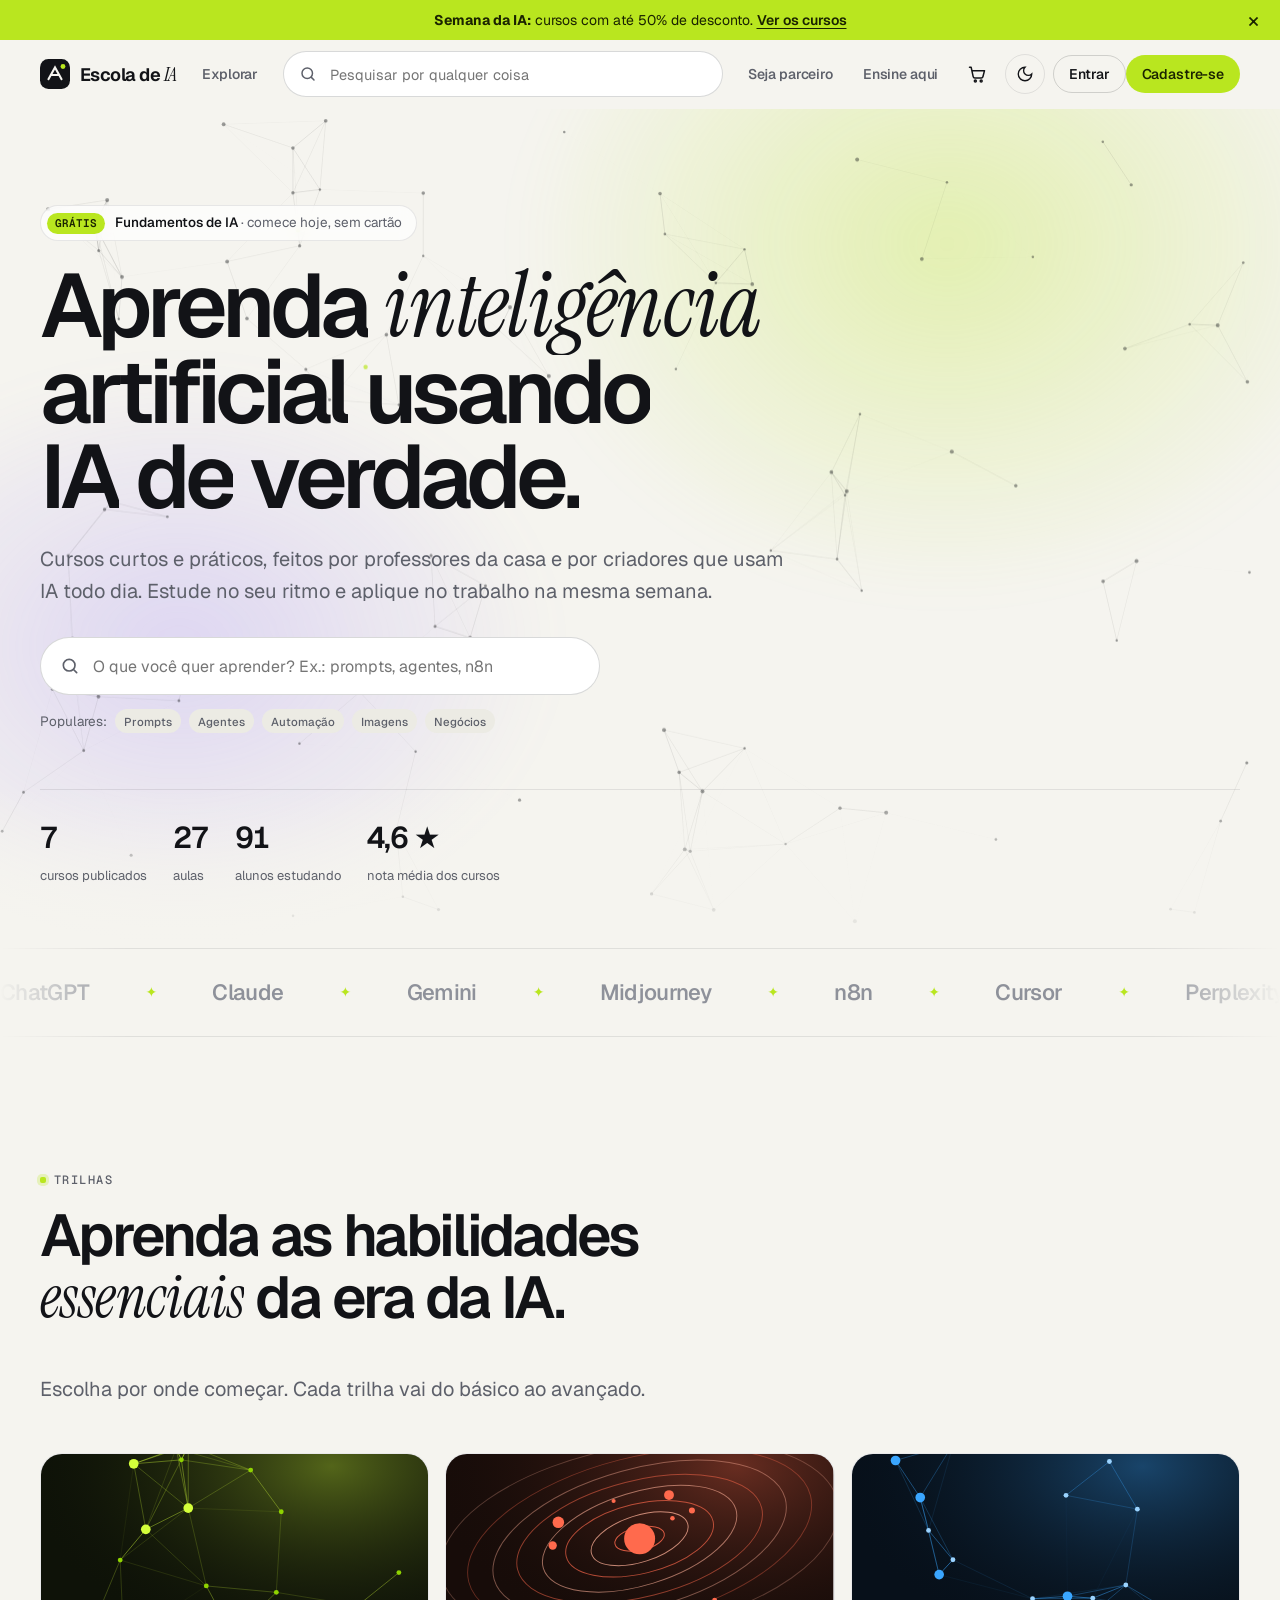
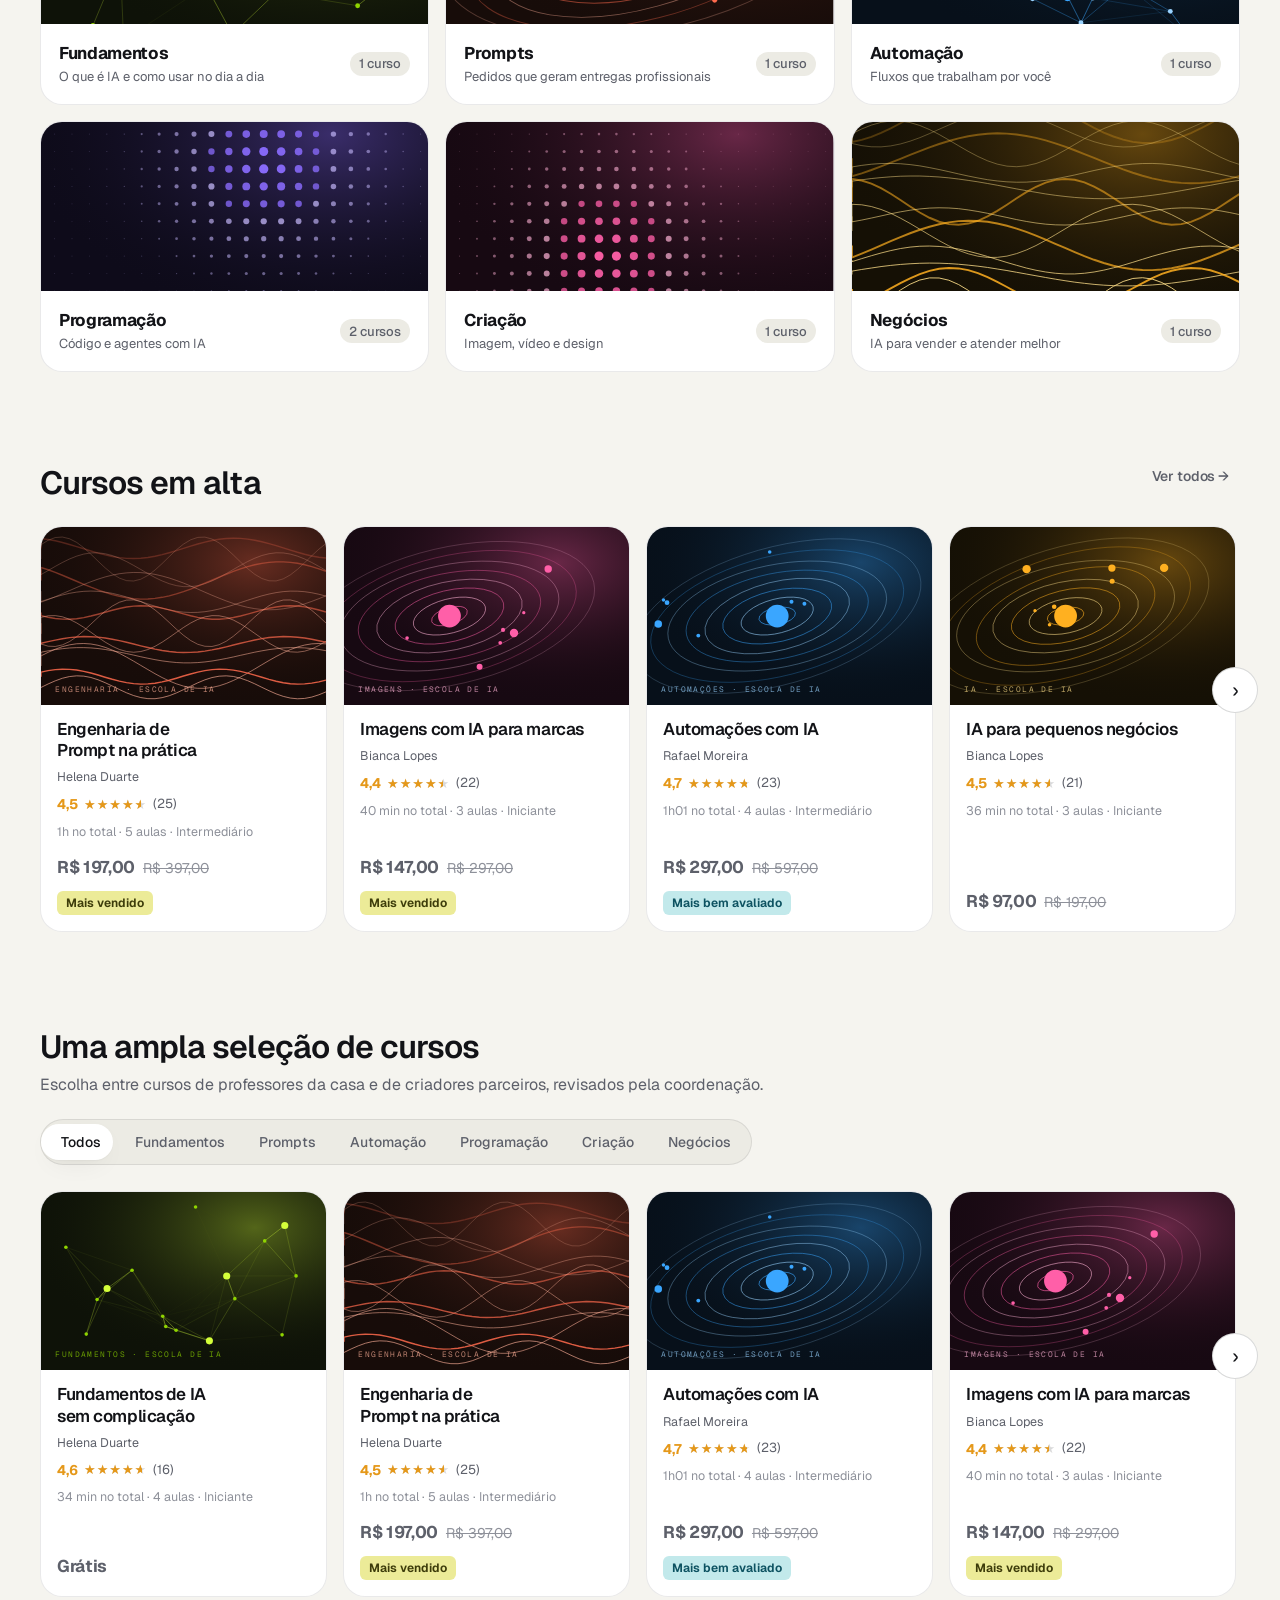
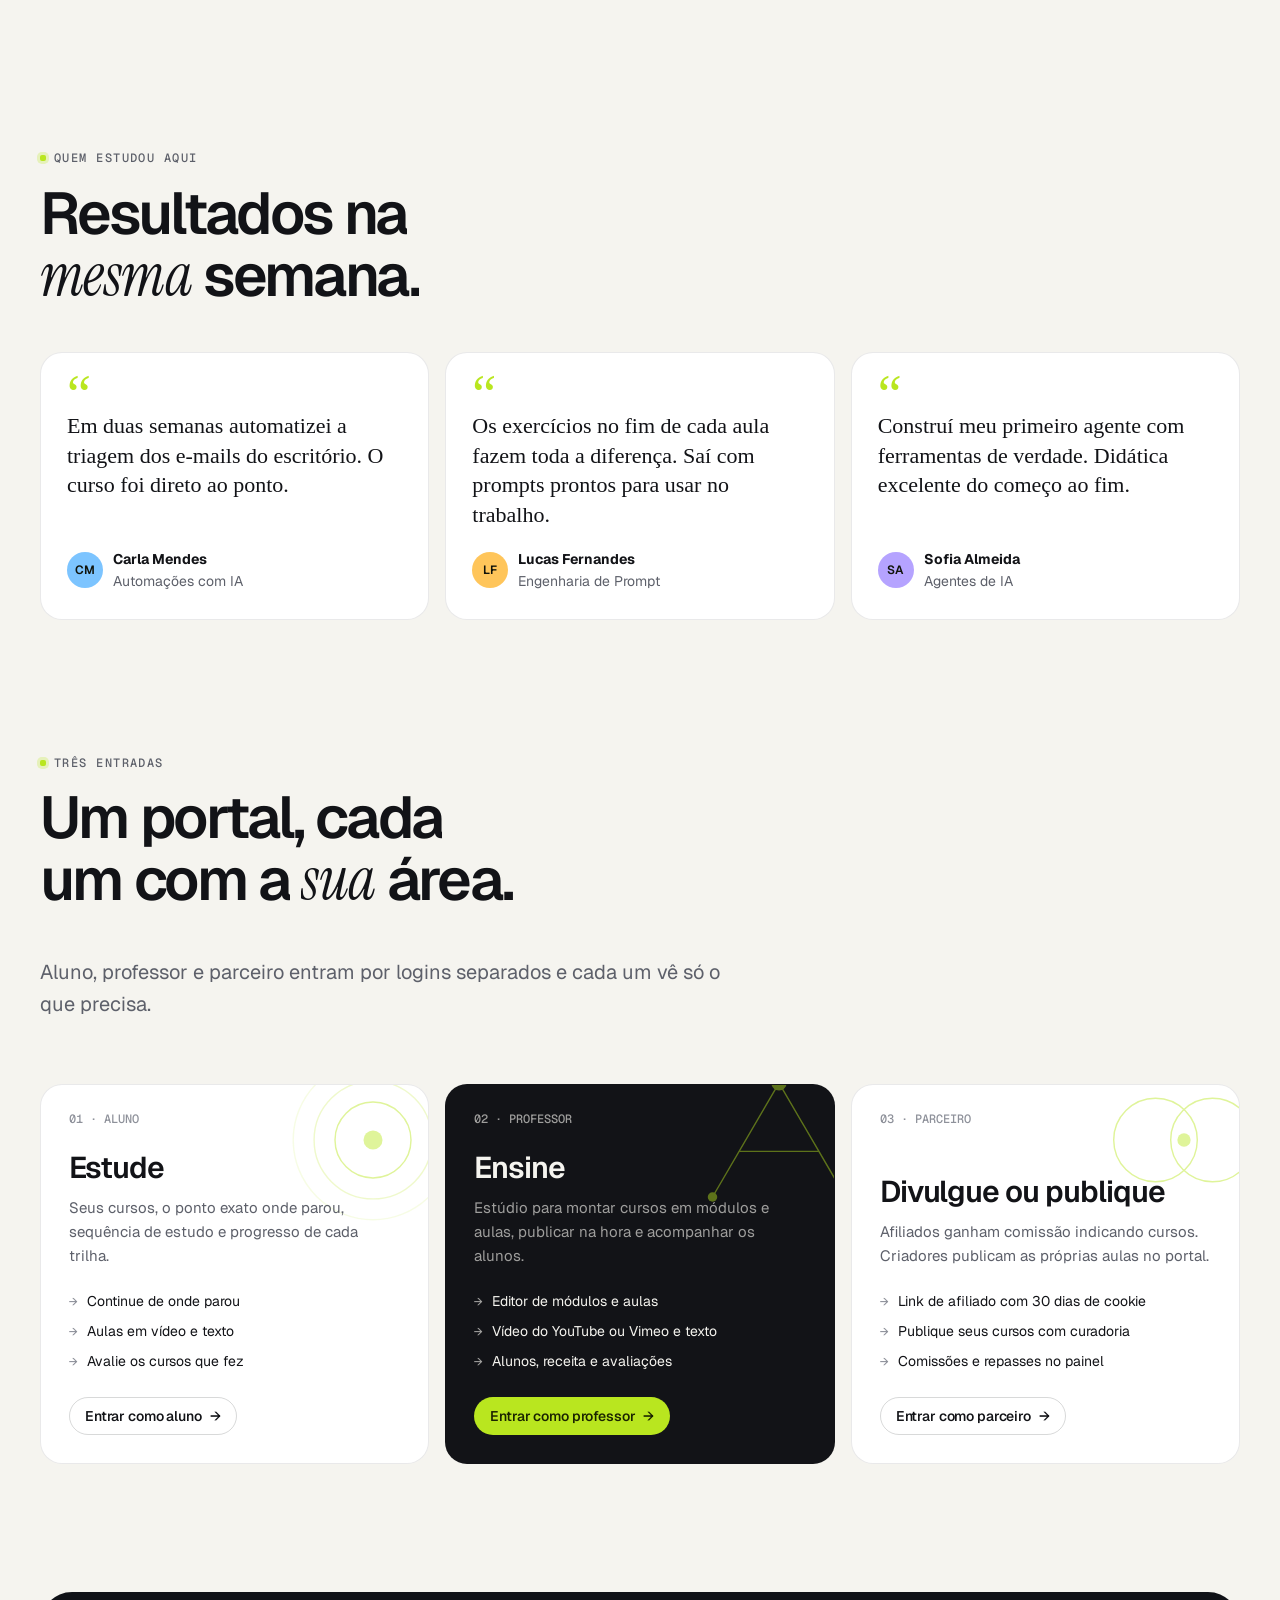
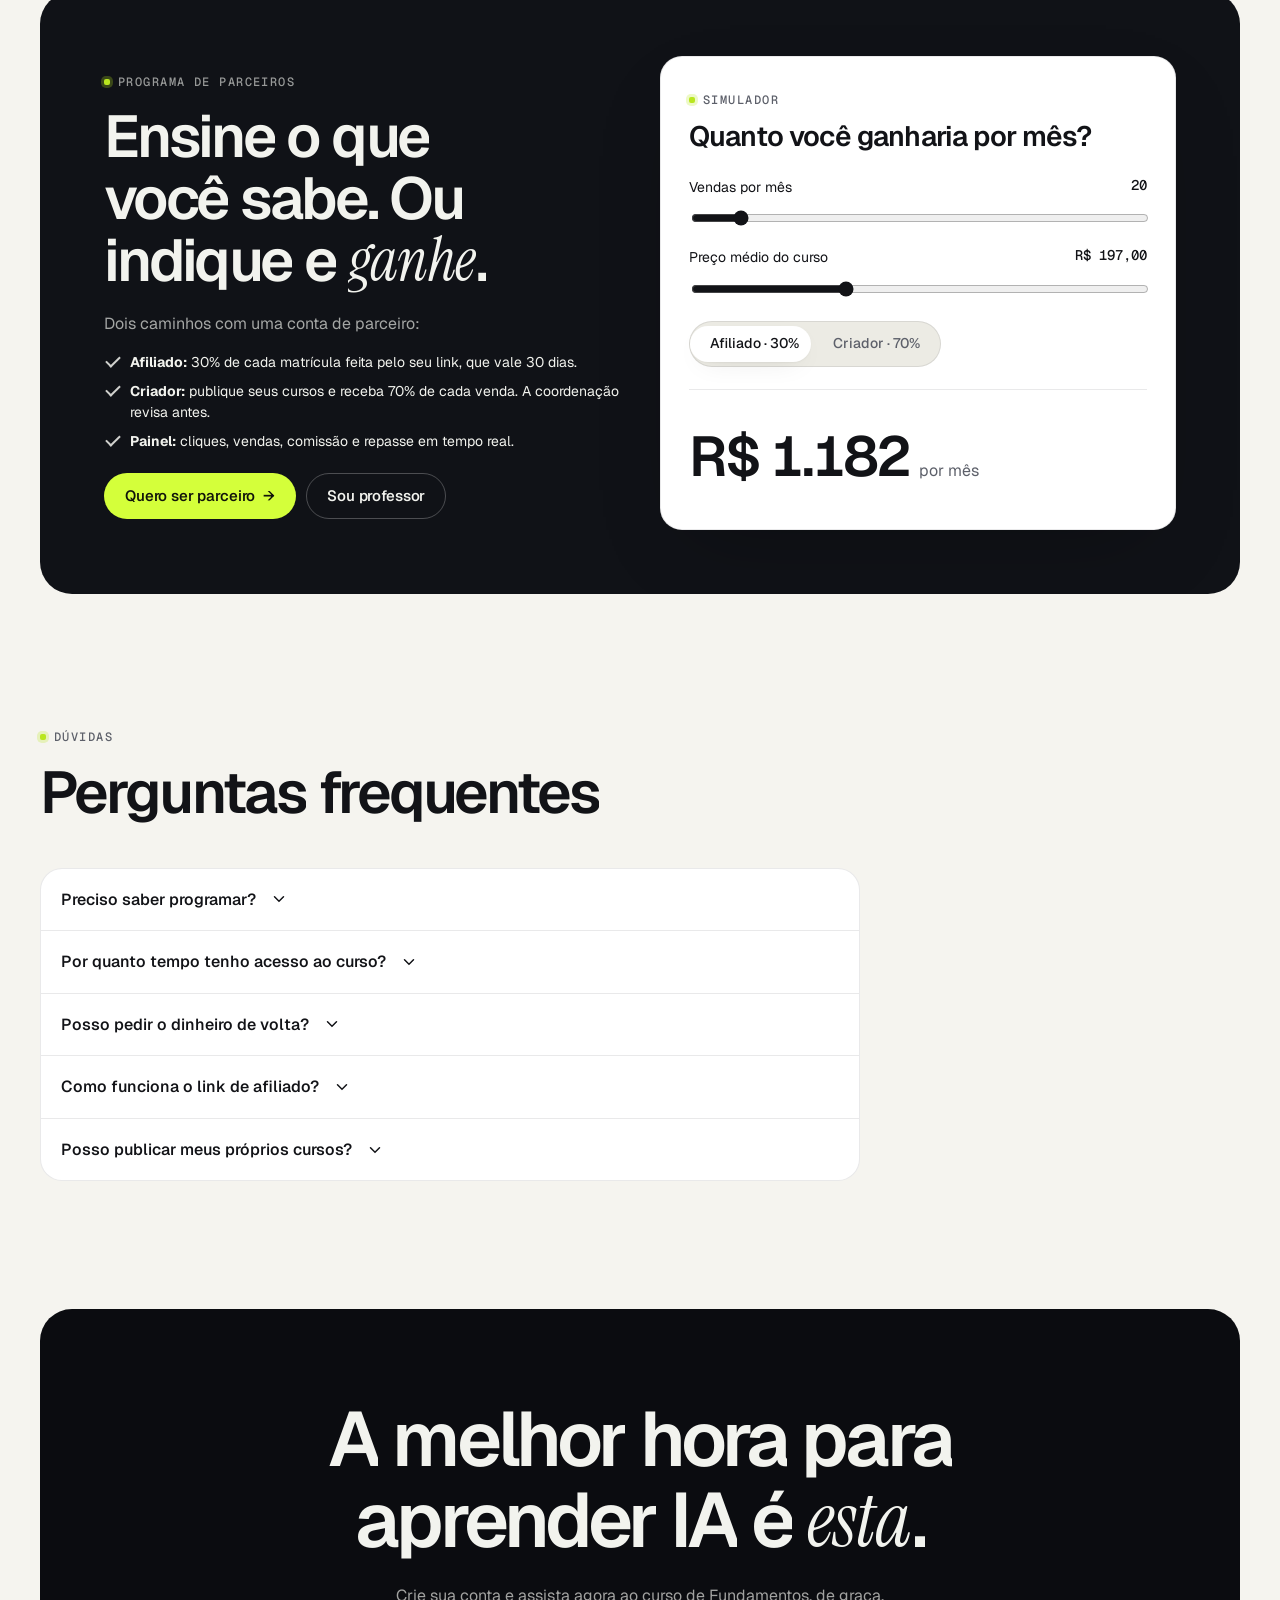
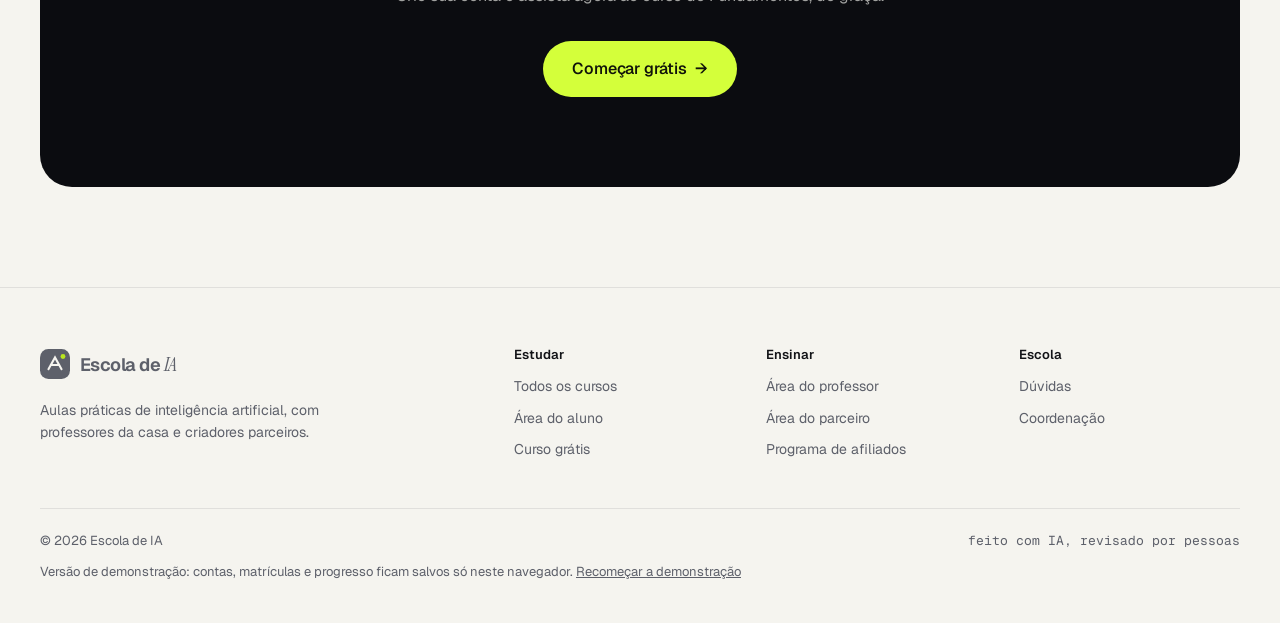
==== commit f1a4f14f: "Visual de marketplace inspirado na Udemy - Cabeçalho com faixa de promoção, menu Explorar, busca e c" ====
--- a/index.html
+++ b/index.html
@@ -10,6 +10,7 @@
   <link rel="preconnect" href="https://fonts.googleapis.com"><link rel="preconnect" href="https://fonts.gstatic.com" crossorigin>
   <link href="https://fonts.googleapis.com/css2?family=Geist:wght@400;500;600;700&family=Geist+Mono:wght@400;500&family=Instrument+Serif:ital@0;1&display=swap" rel="stylesheet">
   <link rel="stylesheet" href="assets/style.css">
+  <link rel="stylesheet" href="assets/udemy.css">
   <script>(function(){var d=document.documentElement;d.classList.add('js');try{var t=localStorage.getItem('eia-tema');if(t)d.dataset.theme=t;}catch(e){}})();</script>
 </head>
 <body>
@@ -24,17 +25,18 @@
     <div class="hero__fade" aria-hidden="true"></div>
     <div class="wrap">
       <a class="badge-live" href="curso.html?c=fundamentos-de-ia-sem-complicacao" data-reveal><i>GRÁTIS</i><span><b>Fundamentos de IA</b> · comece hoje, sem cartão</span></a>
-      <h1 class="display" data-split>Aprenda <span class="serif">inteligência</span> artificial usando <span class="decrypt" data-decrypt="900">IA</span> de verdade.</h1>
-      <p class="lead" data-reveal style="--d:300ms">Cursos curtos e práticos, feitos por professores da casa e por criadores que usam IA todo dia. Você estuda no seu ritmo, acompanha o progresso e aplica no trabalho na mesma semana.</p>
-      <div class="hero__cta" data-reveal style="--d:420ms">
-        <a class="btn btn--primary btn--lg magnetic" href="entrar.html?perfil=aluno&modo=cadastro">Criar conta de aluno <span class="arr">→</span></a>
-        <a class="btn btn--ghost btn--lg" href="cursos.html">Ver os cursos</a>
+      <h1 class="display" data-split style="font-size:clamp(42px,7vw,96px)">Aprenda <span class="serif">inteligência</span> artificial usando <span class="decrypt" data-decrypt="900">IA</span> de verdade.</h1>
+      <p class="lead" data-reveal style="--d:300ms">Cursos curtos e práticos, feitos por professores da casa e por criadores que usam IA todo dia. Estude no seu ritmo e aplique no trabalho na mesma semana.</p>
+      <div data-reveal style="--d:420ms;margin-top:30px">
+        <form class="busca busca--hero" action="cursos.html" role="search"><label class="sr" for="buscaHero">O que você quer aprender?</label><svg width="20" height="20" viewBox="0 0 24 24" fill="none" stroke="currentColor" stroke-width="2" stroke-linecap="round"><circle cx="11" cy="11" r="7"/><path d="m20 20-3.5-3.5"/></svg><input id="buscaHero" name="q" type="search" placeholder="O que você quer aprender? Ex.: prompts, agentes, n8n"></form>
+        <div style="display:flex;flex-wrap:wrap;gap:8px;margin-top:14px" aria-label="Buscas populares"><span class="muted" style="font-size:13.5px;align-self:center">Populares:</span>
+          <a class="tag tag--light" href="cursos.html?q=prompt">Prompts</a><a class="tag tag--light" href="cursos.html?q=agente">Agentes</a><a class="tag tag--light" href="cursos.html?q=automa">Automação</a><a class="tag tag--light" href="cursos.html?q=imagens">Imagens</a><a class="tag tag--light" href="cursos.html?q=neg">Negócios</a></div>
       </div>
       <div class="hero__meta" data-reveal style="--d:560ms">
         <div><b id="stCursos">0</b><span>cursos publicados</span></div>
         <div><b id="stAulas">0</b><span>aulas</span></div>
         <div><b id="stAlunos">0</b><span>alunos estudando</span></div>
-        <div><b data-count="30" data-suf="%">0</b><span>de comissão para afiliados</span></div>
+        <div><b id="stNota">–</b><span>nota média dos cursos</span></div>
       </div>
     </div>
   </section>
@@ -46,8 +48,49 @@
     </div>
   </div>
 
+  <!-- CATEGORIAS -->
+  <section class="sec" style="padding-bottom:40px">
+    <div class="wrap">
+      <div class="sec__head" style="margin-bottom:28px">
+        <div><span class="eyebrow">Trilhas</span><h2 class="h2" data-split>Aprenda as habilidades <span class="serif">essenciais</span> da era da IA.</h2></div>
+        <p class="lead" data-reveal>Escolha por onde começar. Cada trilha vai do básico ao avançado.</p>
+      </div>
+      <div class="cats" id="cats"></div>
+    </div>
+  </section>
+
+  <!-- CURSOS EM ALTA -->
+  <section class="sec" style="padding-top:40px;padding-bottom:40px">
+    <div class="wrap">
+      <div class="sec__head" style="margin-bottom:22px;align-items:center"><h2 class="h3" style="font-size:clamp(24px,2.6vw,32px)">Cursos em alta</h2><a class="btn btn--quiet btn--sm" href="cursos.html?ordem=alunos">Ver todos →</a></div>
+      <div id="emAlta"></div>
+    </div>
+  </section>
+
+  <!-- AMPLA SELEÇÃO -->
+  <section class="sec" style="padding-top:40px" id="cursos">
+    <div class="wrap">
+      <h2 class="h3" style="font-size:clamp(24px,2.6vw,32px)">Uma ampla seleção de cursos</h2>
+      <p class="muted" style="margin:8px 0 22px">Escolha entre cursos de professores da casa e de criadores parceiros, revisados pela coordenação.</p>
+      <div class="tabs" id="tabsCat" role="tablist" aria-label="Filtrar por categoria" style="margin-bottom:22px"><button type="button" role="tab" data-v="" aria-selected="true">Todos</button><button type="button" role="tab" data-v="Fundamentos">Fundamentos</button><button type="button" role="tab" data-v="Prompts">Prompts</button><button type="button" role="tab" data-v="Automação">Automação</button><button type="button" role="tab" data-v="Programação">Programação</button><button type="button" role="tab" data-v="Criação">Criação</button><button type="button" role="tab" data-v="Negócios">Negócios</button></div>
+      <div id="selecao" aria-live="polite"></div>
+    </div>
+  </section>
+
+  <!-- DEPOIMENTOS -->
+  <section class="sec" style="padding-top:0">
+    <div class="wrap">
+      <div class="sec__head"><div><span class="eyebrow">Quem estudou aqui</span><h2 class="h2" data-split>Resultados na <span class="serif">mesma</span> semana.</h2></div></div>
+      <div class="depo" data-reveal>
+        <figure><blockquote>Em duas semanas automatizei a triagem dos e-mails do escritório. O curso foi direto ao ponto.</blockquote><figcaption><span class="av" style="width:36px;height:36px;background:#7cc4ff">CM</span><span><b>Carla Mendes</b><br><span class="muted">Automações com IA</span></span></figcaption></figure>
+        <figure><blockquote>Os exercícios no fim de cada aula fazem toda a diferença. Saí com prompts prontos para usar no trabalho.</blockquote><figcaption><span class="av" style="width:36px;height:36px;background:#ffc55a">LF</span><span><b>Lucas Fernandes</b><br><span class="muted">Engenharia de Prompt</span></span></figcaption></figure>
+        <figure><blockquote>Construí meu primeiro agente com ferramentas de verdade. Didática excelente do começo ao fim.</blockquote><figcaption><span class="av" style="width:36px;height:36px;background:#b5a3ff">SA</span><span><b>Sofia Almeida</b><br><span class="muted">Agentes de IA</span></span></figcaption></figure>
+      </div>
+    </div>
+  </section>
+
   <!-- TRÊS PORTAS -->
-  <section class="sec" id="perfis">
+  <section class="sec" id="perfis" style="padding-top:0">
     <div class="wrap">
       <div class="sec__head">
         <div><span class="eyebrow">Três entradas</span><h2 class="h2" data-split>Um portal, cada um com a <span class="serif">sua</span> área.</h2></div>
@@ -59,7 +102,7 @@
           <span class="door__n">01 · ALUNO</span>
           <h3>Estude</h3>
           <p>Seus cursos, o ponto exato onde parou, sequência de estudo e progresso de cada trilha.</p>
-          <ul><li>Continue de onde parou</li><li>Aulas em vídeo e texto</li><li>Progresso e sequência de dias</li></ul>
+          <ul><li>Continue de onde parou</li><li>Aulas em vídeo e texto</li><li>Avalie os cursos que fez</li></ul>
           <span class="btn btn--ghost btn--sm" style="align-self:start">Entrar como aluno <span class="arr">→</span></span>
         </a>
         <a class="door door--feature spot" href="entrar.html?perfil=professor" data-reveal style="--d:100ms">
@@ -67,7 +110,7 @@
           <span class="door__n">02 · PROFESSOR</span>
           <h3>Ensine</h3>
           <p>Estúdio para montar cursos em módulos e aulas, publicar na hora e acompanhar os alunos.</p>
-          <ul><li>Editor de módulos e aulas</li><li>Vídeo do YouTube ou Vimeo e texto</li><li>Alunos, receita e conclusões</li></ul>
+          <ul><li>Editor de módulos e aulas</li><li>Vídeo do YouTube ou Vimeo e texto</li><li>Alunos, receita e avaliações</li></ul>
           <span class="btn btn--primary btn--sm" style="align-self:start">Entrar como professor <span class="arr">→</span></span>
         </a>
         <a class="door spot" href="entrar.html?perfil=parceiro" data-reveal style="--d:200ms">
@@ -82,51 +125,27 @@
     </div>
   </section>
 
-  <!-- CURSOS -->
-  <section class="sec" style="padding-top:0" id="cursos">
-    <div class="wrap">
-      <div class="sec__head">
-        <div><span class="eyebrow">Catálogo</span><h2 class="h2" data-split>Comece pelo que você vai usar <span class="serif">amanhã</span>.</h2></div>
-        <div class="tabs" id="tabsCat" role="tablist" aria-label="Filtrar por categoria"><button type="button" role="tab" data-v="" aria-selected="true">Todos</button><button type="button" role="tab" data-v="Fundamentos">Fundamentos</button><button type="button" role="tab" data-v="Prompts">Prompts</button><button type="button" role="tab" data-v="Automação">Automação</button><button type="button" role="tab" data-v="Programação">Programação</button><button type="button" role="tab" data-v="Criação">Criação</button></div>
-      </div>
-      <div class="grid-cursos" id="gridHome" aria-live="polite"></div>
-      <div style="text-align:center;margin-top:36px"><a class="btn btn--ghost" href="cursos.html">Ver catálogo completo <span class="arr">→</span></a></div>
-    </div>
-  </section>
-
-  <!-- COMO FUNCIONA -->
-  <section class="sec" style="padding-top:0">
-    <div class="wrap">
-      <div class="sec__head"><div><span class="eyebrow">Como funciona</span><h2 class="h2" data-split>Do cadastro à primeira automação.</h2></div></div>
-      <div class="how" data-reveal>
-        <div><b>01</b><h3>Crie a conta</h3><p>Grátis, em 20 segundos. O curso de Fundamentos já fica liberado.</p></div>
-        <div><b>02</b><h3>Escolha a trilha</h3><p>Prompts, automação, criação ou programação, do básico ao avançado.</p></div>
-        <div><b>03</b><h3>Pratique</h3><p>Cada aula termina com um exercício aplicado ao seu trabalho.</p></div>
-        <div><b>04</b><h3>Acompanhe</h3><p>Progresso por curso, sequência de dias e a próxima aula sempre à mão.</p></div>
-      </div>
-    </div>
-  </section>
-
-  <!-- PARCEIROS -->
-  <section class="sec" id="parceiros" style="padding-top:0">
-    <div class="wrap split">
+  <!-- ENSINE / PARCEIROS -->
+  <section class="wrap" id="parceiros" style="padding-bottom:clamp(72px,10vw,130px)">
+    <div class="ensine">
+      <canvas id="ensineRede" aria-hidden="true"></canvas>
       <div>
-        <span class="eyebrow">Programa de parceiros</span>
-        <h2 class="h2" data-split style="margin:14px 0 20px">Indique cursos ou traga as <span class="serif">suas</span> aulas.</h2>
-        <p class="lead" data-reveal>Dois caminhos, uma conta de parceiro.</p>
-        <div class="row-list" data-reveal style="margin-top:26px">
-          <div><span class="tag tag--light">Afiliado</span><span>Ganhe <b>30%</b> de cada matrícula feita pelo seu link. O link vale por 30 dias.</span></div>
-          <div><span class="tag tag--light">Criador</span><span>Publique seus cursos no portal e receba <b>70%</b> de cada venda. A coordenação revisa antes de publicar.</span></div>
-          <div><span class="tag tag--light">Painel</span><span>Cliques, vendas, comissão e repasse em tempo real.</span></div>
-        </div>
-        <a class="btn btn--dark" style="margin-top:28px" href="entrar.html?perfil=parceiro&modo=cadastro">Quero ser parceiro <span class="arr">→</span></a>
-      </div>
-      <div class="calc" data-reveal style="--d:150ms" aria-label="Simulador de ganhos">
+        <span class="eyebrow" style="color:rgb(242 243 238 / .6)">Programa de parceiros</span>
+        <h2 class="h2" data-split style="margin:14px 0 18px">Ensine o que você sabe. Ou indique e <span class="serif">ganhe</span>.</h2>
+        <p>Dois caminhos com uma conta de parceiro:</p>
+        <ul class="checks" style="color:#f2f3ee">
+          <li><b>Afiliado:</b> 30% de cada matrícula feita pelo seu link, que vale 30 dias.</li>
+          <li><b>Criador:</b> publique seus cursos e receba 70% de cada venda. A coordenação revisa antes.</li>
+          <li><b>Painel:</b> cliques, vendas, comissão e repasse em tempo real.</li>
+        </ul>
+        <div style="display:flex;flex-wrap:wrap;gap:10px;margin-top:22px"><a class="btn btn--primary" style="--lime:#d4ff3a;--lime-ink:#10130a" href="entrar.html?perfil=parceiro&modo=cadastro">Quero ser parceiro <span class="arr">→</span></a><a class="btn btn--ghost" style="color:#f2f3ee;border-color:rgb(255 255 255 / .25)" href="entrar.html?perfil=professor">Sou professor</a></div>
+      </div>
+      <div class="calc" aria-label="Simulador de ganhos" style="color:var(--text)">
         <span class="eyebrow">Simulador</span>
         <h3 class="h3" style="margin:12px 0 24px">Quanto você ganharia por mês?</h3>
         <label><span>Vendas por mês <output id="oV">20</output></span><input type="range" id="rV" min="1" max="200" value="20"></label>
         <label><span>Preço médio do curso <output id="oP">R$ 197</output></span><input type="range" id="rP" min="47" max="497" step="10" value="197"></label>
-        <div class="tabs" id="tabsModo" style="margin-top:4px"><button type="button" data-v="afiliado" aria-selected="true">Como afiliado · 30%</button><button type="button" data-v="criador">Como criador · 70%</button></div>
+        <div class="tabs" id="tabsModo" style="margin-top:4px"><button type="button" data-v="afiliado" aria-selected="true">Afiliado · 30%</button><button type="button" data-v="criador">Criador · 70%</button></div>
         <div class="calc__out"><b id="oT">R$ 0</b><span class="muted">por mês</span></div>
       </div>
     </div>
@@ -138,7 +157,8 @@
       <div class="sec__head"><div><span class="eyebrow">Dúvidas</span><h2 class="h2" data-split>Perguntas frequentes</h2></div></div>
       <div class="acc faq" id="faq">
         <div class="acc__item"><button class="acc__btn" type="button" aria-expanded="false">Preciso saber programar?<svg width="18" height="18" viewBox="0 0 24 24" fill="none" stroke="currentColor" stroke-width="2" stroke-linecap="round"><path d="m6 9 6 6 6-6"/></svg></button><div class="acc__panel"><div><p style="margin:0;padding:0 20px 20px" class="muted">Não. As trilhas de Fundamentos, Prompts, Criação e Negócios são para qualquer pessoa. Só a trilha de Programação pede noções básicas.</p></div></div></div>
-        <div class="acc__item"><button class="acc__btn" type="button" aria-expanded="false">Por que existem logins separados?<svg width="18" height="18" viewBox="0 0 24 24" fill="none" stroke="currentColor" stroke-width="2" stroke-linecap="round"><path d="m6 9 6 6 6-6"/></svg></button><div class="acc__panel"><div><p style="margin:0;padding:0 20px 20px" class="muted">Cada perfil tem uma área própria: o aluno estuda, o professor cria e acompanha turmas, o parceiro divulga e publica. Você pode ter contas diferentes com o mesmo e-mail.</p></div></div></div>
+        <div class="acc__item"><button class="acc__btn" type="button" aria-expanded="false">Por quanto tempo tenho acesso ao curso?<svg width="18" height="18" viewBox="0 0 24 24" fill="none" stroke="currentColor" stroke-width="2" stroke-linecap="round"><path d="m6 9 6 6 6-6"/></svg></button><div class="acc__panel"><div><p style="margin:0;padding:0 20px 20px" class="muted">Para sempre. Depois da matrícula, o curso fica na sua área de aluno, com as atualizações que o professor fizer.</p></div></div></div>
+        <div class="acc__item"><button class="acc__btn" type="button" aria-expanded="false">Posso pedir o dinheiro de volta?<svg width="18" height="18" viewBox="0 0 24 24" fill="none" stroke="currentColor" stroke-width="2" stroke-linecap="round"><path d="m6 9 6 6 6-6"/></svg></button><div class="acc__panel"><div><p style="margin:0;padding:0 20px 20px" class="muted">Sim. Você tem 30 dias de garantia: se o curso não for para você, devolvemos o valor.</p></div></div></div>
         <div class="acc__item"><button class="acc__btn" type="button" aria-expanded="false">Como funciona o link de afiliado?<svg width="18" height="18" viewBox="0 0 24 24" fill="none" stroke="currentColor" stroke-width="2" stroke-linecap="round"><path d="m6 9 6 6 6-6"/></svg></button><div class="acc__panel"><div><p style="margin:0;padding:0 20px 20px" class="muted">Você gera o link no painel de parceiro. Quem clica fica marcado por 30 dias: qualquer matrícula feita nesse período conta para você.</p></div></div></div>
         <div class="acc__item"><button class="acc__btn" type="button" aria-expanded="false">Posso publicar meus próprios cursos?<svg width="18" height="18" viewBox="0 0 24 24" fill="none" stroke="currentColor" stroke-width="2" stroke-linecap="round"><path d="m6 9 6 6 6-6"/></svg></button><div class="acc__panel"><div><p style="margin:0;padding:0 20px 20px" class="muted">Sim. Crie uma conta de parceiro, monte o curso no estúdio e envie para análise. A coordenação revisa e publica, ou devolve com orientações.</p></div></div></div>
       </div>
@@ -159,23 +179,33 @@
 <script src="assets/app.js"></script>
 <script>
 (() => {
-  const { $, $$, api, cardCurso, skeletonCards, abas, rede, brl, efeitos } = EIA;
+  const { $, $$, api, cardCurso, skeletonCards, abas, rede, brl, efeitos, trilho, capa, CATS, esc } = EIA;
   rede($('#heroRede'), { host: $('#hero') });
   rede($('#ctaRede'), { cor: '#d4ff3a', tinta: '#f2f3ee', densidade: 9000 });
-
-  // cursos
-  const grid = $('#gridHome'); grid.innerHTML = skeletonCards(3);
+  rede($('#ensineRede'), { cor: '#d4ff3a', tinta: '#f2f3ee', densidade: 14000 });
+
+  trilho($('#emAlta'), skeletonCards(4)); trilho($('#selecao'), skeletonCards(4));
   let todos = [];
-  const render = cat => {
-    const lista = todos.filter(c => !cat || c.categoria === cat).slice(0, 6);
-    grid.innerHTML = lista.length ? lista.map(cardCurso).join('') : '<div class="empty" style="grid-column:1/-1">Nenhum curso nesta categoria ainda.</div>';
+  const renderSel = cat => {
+    const l = todos.filter(c => !cat || c.categoria === cat);
+    if (!l.length) { $('#selecao').innerHTML = '<div class="empty">Nenhum curso nesta categoria ainda.</div>'; return; }
+    trilho($('#selecao'), l.map(cardCurso).join(''));
   };
-  abas($('#tabsCat'), render);
+  abas($('#tabsCat'), renderSel);
+
   api('cursos').then(j => {
-    todos = j.cursos; render('');
+    todos = j.cursos;
+    trilho($('#emAlta'), [...todos].sort((a, b) => b.alunos - a.alunos).map(cardCurso).join(''));
+    renderSel('');
+    // categorias com contagem e arte gerada
+    const cores = ['lima', 'coral', 'ceu', 'violeta', 'rosa', 'ambar'];
+    $('#cats').innerHTML = CATS.map(([c, d], i) => { const n = todos.filter(x => x.categoria === c).length; return `<a class="cat" href="cursos.html?cat=${encodeURIComponent(c)}" data-reveal style="--d:${i * 60}ms"><div class="cat__art">${capa('trilha-' + c, cores[i], c)}</div><div class="cat__txt"><span><b style="display:block;color:var(--text)">${c}</b>${esc(d)}</span><span class="tag tag--light">${n} ${n === 1 ? 'curso' : 'cursos'}</span></div></a>`; }).join('');
+    efeitos($('#cats'));
+    const avs = todos.filter(c => c.avaliacoes), media = avs.reduce((s, c) => s + c.nota * c.avaliacoes, 0) / Math.max(1, avs.reduce((s, c) => s + c.avaliacoes, 0));
     $('#stCursos').dataset.count = j.stats.cursos; $('#stAulas').dataset.count = j.stats.aulas; $('#stAlunos').dataset.count = j.stats.alunos;
+    $('#stNota').textContent = media.toFixed(1).replace('.', ',') + ' ★';
     efeitos($('.hero__meta'));
-  }).catch(e => { grid.innerHTML = `<div class="empty" style="grid-column:1/-1">${EIA.esc(e.message)}</div>`; });
+  }).catch(e => { $('#emAlta').innerHTML = `<div class="empty">${esc(e.message)}</div>`; });
 
   // simulador
   let modo = 'afiliado';
--- a/assets/style.css
+++ b/assets/style.css
@@ -286,7 +286,7 @@
 .panel { border-radius: var(--r-lg); background: var(--surface); border: 1px solid var(--line); padding: 24px; }
 .panel h2 { font-size: 20px; letter-spacing: -.025em; margin-bottom: 16px; }
 .cols { display: grid; grid-template-columns: 1.6fr 1fr; gap: 18px; align-items: start; }
-@media (max-width: 960px) { .cols { grid-template-columns: 1fr; } }
+@media (max-width: 960px) { .cols { grid-template-columns: minmax(0, 1fr); } .row-list > * { flex-wrap: wrap; } }
 .row-list { display: grid; }
 .row-list > * { display: flex; align-items: center; gap: 14px; padding: 13px 0; border-top: 1px solid var(--line); font-size: 14.5px; }
 .row-list > *:first-child { border-top: 0; }
--- a/assets/udemy.css
+++ b/assets/udemy.css
@@ -0,0 +1,208 @@
+/* Escola de IA — camada "marketplace" inspirada na Udemy:
+   faixa de promoção, busca no topo, estrelas, selos, preço com desconto, popover do card,
+   carrosséis, página de curso com faixa escura, catálogo com filtros e carrinho. */
+
+:root { --star: #e59819; --selo-v: #eceb98; --selo-v-ink: #3d3c0a; --selo-a: #c2e9eb; --selo-a-ink: #0d5261; --selo-n: #d6f5d9; --selo-n-ink: #0d5a1c; }
+:root[data-theme="dark"] { --star: #f4b740; --selo-v: #3d3c12; --selo-v-ink: #f2ef9a; --selo-a: #0f3a40; --selo-a-ink: #a6e6ec; --selo-n: #123a1b; --selo-n-ink: #b6f0bf; }
+@media (prefers-color-scheme: dark) { :root:not([data-theme="light"]) { --star: #f4b740; --selo-v: #3d3c12; --selo-v-ink: #f2ef9a; --selo-a: #0f3a40; --selo-a-ink: #a6e6ec; --selo-n: #123a1b; --selo-n-ink: #b6f0bf; } }
+
+/* ---------- faixa de promoção ---------- */
+.promo { position: relative; display: flex; justify-content: center; align-items: center; gap: 12px; padding: 9px 48px; background: var(--lime); color: var(--lime-ink); font-size: 14px; text-align: center; }
+.promo a { text-decoration: underline; text-underline-offset: 3px; font-weight: 600; }
+.promo button { position: absolute; right: 12px; top: 50%; transform: translateY(-50%); width: 30px; height: 30px; border: 0; border-radius: 8px; background: transparent; color: inherit; font-size: 22px; line-height: 1; }
+.promo button:hover { background: rgb(0 0 0 / .08); }
+
+/* ---------- cabeçalho ---------- */
+.nav__in { gap: 14px; }
+.busca { position: relative; flex: 1; max-width: 620px; display: flex; align-items: center; }
+.busca svg { position: absolute; left: 16px; color: var(--muted); pointer-events: none; }
+.busca input { width: 100%; height: 46px; padding: 0 18px 0 46px; border-radius: 999px; border: 1px solid var(--line-2); background: var(--surface); font-size: 14.5px; transition: border-color 200ms, box-shadow 200ms; }
+.busca input:focus { outline: none; border-color: var(--text); box-shadow: 0 0 0 4px color-mix(in srgb, var(--lime) 30%, transparent); }
+.busca--drawer { max-width: none; flex: none; margin-bottom: 6px; }
+.busca--hero { max-width: 560px; }
+.busca--hero input { height: 58px; font-size: 16px; padding-left: 52px; box-shadow: var(--shadow-lg); }
+.busca--hero svg { left: 20px; }
+.nav__actions { margin-left: 0; }
+.busca + .nav__actions, .explorar + .nav__actions { margin-left: auto; }
+.carrinho-btn { position: relative; border-color: transparent; }
+.carrinho-n { position: absolute; top: -2px; right: -2px; min-width: 19px; height: 19px; padding: 0 5px; border-radius: 99px; background: var(--lime); color: var(--lime-ink); font: 700 11px/19px var(--font); text-align: center; }
+.carrinho-n.pulse { animation: pulse 500ms var(--ease-spring); }
+@keyframes pulse { 40% { transform: scale(1.35); } }
+.menu__pop a { align-items: flex-start; }
+@media (max-width: 1180px) { .hide-l { display: none !important; } }
+@media (max-width: 900px) { .busca:not(.busca--drawer):not(.busca--hero) { display: none; } .nav__actions { margin-left: auto; } .hide-m { display: none !important; } }
+
+/* ---------- estrelas, nota, selos, preço ---------- */
+.stars { position: relative; display: inline-block; color: var(--line-2); letter-spacing: 1px; font-size: 13px; line-height: 1; }
+.stars i { position: absolute; inset: 0; width: var(--p); overflow: hidden; white-space: nowrap; color: var(--star); font-style: normal; }
+.stars--lg { font-size: 18px; }
+.nota { display: inline-flex; align-items: center; gap: 6px; font-size: 13px; }
+.nota b { color: var(--star); font-weight: 700; font-size: 14px; }
+.selo { display: inline-flex; align-items: center; height: 24px; padding: 0 9px; border-radius: 6px; font: 650 12px/1 var(--font); white-space: nowrap; }
+.selo--vendido { background: var(--selo-v); color: var(--selo-v-ink); }
+.selo--avaliado { background: var(--selo-a); color: var(--selo-a-ink); }
+.selo--novo { background: var(--selo-n); color: var(--selo-n-ink); }
+.preco { display: inline-flex; align-items: baseline; gap: 8px; }
+.preco b { font-size: 17px; font-weight: 700; letter-spacing: -.02em; }
+.preco s { color: var(--faint); font-size: 14px; }
+
+/* ---------- card no formato Udemy ---------- */
+.ccard__body { gap: 6px; padding: 14px 16px 16px; }
+.ccard__body h3 { font-size: 17px; line-height: 1.25; display: -webkit-box; -webkit-line-clamp: 2; -webkit-box-orient: vertical; overflow: hidden; }
+.ccard__by { font-size: 12.5px; }
+.ccard__meta { font-size: 12.5px; color: var(--faint); }
+.ccard__foot { border-top: 0; padding-top: 6px; justify-content: flex-start; flex-wrap: wrap; gap: 10px; }
+
+/* popover do card */
+.pop { position: absolute; z-index: 70; width: 340px; padding: 22px; border-radius: 16px; background: var(--surface); border: 1px solid var(--line-2); box-shadow: var(--shadow-lg); opacity: 0; pointer-events: none; transform: translateX(-6px) scale(.98); transition: opacity 200ms, transform 300ms var(--ease-out); }
+.pop[data-lado="e"] { transform: translateX(6px) scale(.98); }
+.pop.is-on { opacity: 1; pointer-events: auto; transform: none; }
+.pop h4 { font-size: 18px; letter-spacing: -.02em; line-height: 1.25; }
+.pop p { font-size: 14px; margin: 8px 0; }
+.pop__meta { color: var(--muted); font-size: 12.5px !important; margin: 4px 0 !important; }
+.pop .btn { margin-top: 10px; }
+.checks { list-style: none; padding: 0; margin: 12px 0; display: grid; gap: 9px; font-size: 14px; }
+.checks li { position: relative; padding-left: 26px; line-height: 1.45; }
+.checks li::before { content: ''; position: absolute; left: 2px; top: 4px; width: 14px; height: 8px; border-left: 2px solid currentColor; border-bottom: 2px solid currentColor; transform: rotate(-45deg); opacity: .85; }
+.checks--2 { grid-template-columns: 1fr 1fr; gap: 12px 28px; }
+@media (max-width: 700px) { .checks--2 { grid-template-columns: 1fr; } }
+
+/* ---------- carrossel ---------- */
+.trilho { position: relative; }
+.trilho__lista { display: grid; grid-auto-flow: column; grid-auto-columns: calc((100% - 3 * 16px) / 4); gap: 16px; overflow-x: auto; scroll-snap-type: x mandatory; scroll-behavior: smooth; padding: 4px 2px 18px; scrollbar-width: none; }
+.trilho__lista::-webkit-scrollbar { display: none; }
+.trilho__lista > * { scroll-snap-align: start; }
+.trilho__seta { position: absolute; top: 34%; z-index: 3; width: 46px; height: 46px; border-radius: 50%; border: 1px solid var(--line-2); background: var(--surface); box-shadow: var(--shadow-lg); display: grid; place-items: center; font-size: 20px; transition: opacity 200ms, transform 300ms var(--ease-out); }
+.trilho__seta:hover { transform: scale(1.06); }
+.trilho__seta[data-dir="-1"] { left: -18px; }
+.trilho__seta[data-dir="1"] { right: -18px; }
+.trilho__seta[disabled] { opacity: 0; pointer-events: none; }
+@media (max-width: 1100px) { .trilho__lista { grid-auto-columns: calc((100% - 2 * 16px) / 3); } }
+@media (max-width: 900px) { .trilho__lista { grid-auto-columns: 78%; } .trilho__seta { display: none; } }
+.c-main .trilho__lista { grid-auto-columns: calc((100% - 2 * 16px) / 3); }
+@media (max-width: 900px) { .c-main .trilho__lista { grid-auto-columns: 78%; } }
+
+/* ---------- categorias ---------- */
+.cats { display: grid; grid-template-columns: repeat(3, 1fr); gap: 16px; }
+.cat { position: relative; display: flex; flex-direction: column; border-radius: var(--r-lg); overflow: hidden; background: var(--surface); border: 1px solid var(--line); transition: transform 600ms var(--ease-out), box-shadow 400ms; }
+.cat:hover { transform: translateY(-4px); box-shadow: var(--shadow-lg); }
+.cat__art { aspect-ratio: 16 / 7; overflow: hidden; }
+.cat__art svg { width: 100%; height: 100%; transition: transform 1200ms var(--ease-out); }
+.cat:hover .cat__art svg { transform: scale(1.06); }
+.cat__txt { display: flex; align-items: center; justify-content: space-between; gap: 10px; padding: 16px 18px; }
+.cat__txt b { font-size: 17px; letter-spacing: -.02em; }
+.cat__txt span { font-size: 13px; color: var(--muted); }
+@media (max-width: 900px) { .cats { grid-template-columns: 1fr 1fr; } }
+@media (max-width: 560px) { .cats { grid-template-columns: 1fr; } }
+
+/* ---------- depoimentos ---------- */
+.depo { display: grid; grid-template-columns: repeat(3, 1fr); gap: 16px; }
+.depo figure { margin: 0; padding: 26px; border-radius: var(--r-lg); background: var(--surface); border: 1px solid var(--line); display: flex; flex-direction: column; gap: 18px; }
+.depo blockquote { margin: 0; font-family: var(--serif); font-size: 22px; line-height: 1.35; }
+.depo blockquote::before { content: '“'; display: block; font-size: 54px; line-height: .6; color: var(--lime); font-family: var(--serif); }
+.depo figcaption { display: flex; align-items: center; gap: 10px; margin-top: auto; font-size: 14px; }
+@media (max-width: 900px) { .depo { grid-template-columns: 1fr; } }
+
+/* bloco escuro "ensine aqui" */
+.ensine { display: grid; grid-template-columns: 1fr 1fr; gap: 40px; align-items: center; padding: clamp(32px, 5vw, 64px); border-radius: 32px; background: #101217; color: #f2f3ee; overflow: hidden; position: relative; isolation: isolate; }
+.ensine p { color: rgb(242 243 238 / .66); }
+.ensine canvas { position: absolute; inset: 0; z-index: -1; width: 100%; height: 100%; opacity: .7; }
+@media (max-width: 900px) { .ensine { grid-template-columns: 1fr; } }
+
+/* ---------- página do curso ---------- */
+.c-top { background: #16181f; color: #f2f3ee; padding: 34px 0 40px; }
+.c-top .muted, .c-top .crumbs { color: rgb(242 243 238 / .66); }
+.c-top__grid { display: grid; grid-template-columns: minmax(0, 1fr) 360px; gap: 40px; }
+.c-top h1 { font-size: clamp(30px, 3.6vw, 44px); margin: 14px 0 12px; letter-spacing: -.035em; }
+.c-top .lead { color: rgb(242 243 238 / .82); max-width: 62ch; }
+.crumbs { display: flex; flex-wrap: wrap; gap: 8px; font-size: 13.5px; font-weight: 550; }
+.crumbs a { color: #c9b8ff; }
+.crumbs span[aria-hidden] { opacity: .5; }
+.c-top .meta-row { color: rgb(242 243 238 / .8); margin-top: 14px; }
+.c-top .meta-row b { color: #fff; }
+.c-top .nota b { color: var(--star); }
+.c-top .stars { color: rgb(255 255 255 / .25); }
+.c-top a.lnk { color: #c9b8ff; text-decoration: underline; text-underline-offset: 3px; }
+.c-main { display: grid; grid-template-columns: minmax(0, 1fr) 360px; gap: 40px; padding: 36px 0 80px; }
+.c-main > div > section { margin-bottom: 40px; }
+.c-main h2 { font-size: 24px; letter-spacing: -.03em; margin-bottom: 16px; }
+.box-aprender { padding: 24px; border-radius: var(--r-lg); border: 1px solid var(--line-2); background: var(--surface); }
+.compra { position: sticky; top: 84px; margin-top: -260px; border-radius: var(--r-lg); background: var(--surface); border: 1px solid var(--line); box-shadow: var(--shadow-lg); overflow: hidden; }
+.compra__cover { aspect-ratio: 16 / 9; position: relative; }
+.compra__cover svg { width: 100%; height: 100%; }
+.compra__cover span { position: absolute; left: 50%; bottom: 14px; transform: translateX(-50%); padding: 7px 14px; border-radius: 999px; background: rgb(0 0 0 / .65); color: #fff; font-size: 13px; white-space: nowrap; backdrop-filter: blur(6px); }
+.compra__body { padding: 22px; display: grid; gap: 10px; }
+.compra__preco { display: flex; align-items: baseline; flex-wrap: wrap; gap: 10px; }
+.compra__preco b { font-size: 34px; font-weight: 700; letter-spacing: -.045em; }
+.compra__preco s { color: var(--faint); }
+.compra__preco em { font-style: normal; font-weight: 600; color: var(--ok); }
+.compra .btn { width: 100%; white-space: normal; height: auto; min-height: var(--h); padding-block: 10px; text-align: center; }
+.compra ul { list-style: none; padding: 0; margin: 6px 0 0; display: grid; gap: 7px; font-size: 14px; color: var(--muted); }
+.garantia { text-align: center; font-size: 12.5px; color: var(--muted); margin: 0; }
+@media (max-width: 1000px) { .c-top__grid, .c-main { grid-template-columns: minmax(0, 1fr); } .compra { margin-top: 0; position: static; } .c-main aside { order: -1; } }
+
+.instrutor { display: grid; gap: 14px; }
+.instrutor__top { display: flex; gap: 16px; align-items: center; }
+.instrutor__stats { display: grid; gap: 6px; font-size: 14px; }
+.instrutor__nome { font-size: 20px; font-weight: 650; text-decoration: underline; text-underline-offset: 4px; }
+
+.aval-resumo { display: grid; grid-template-columns: 160px 1fr; gap: 26px; align-items: center; margin-bottom: 24px; }
+.aval-resumo__n { text-align: center; }
+.aval-resumo__n b { display: block; font-size: 64px; font-weight: 700; line-height: 1; color: var(--star); letter-spacing: -.04em; }
+.aval-resumo__n span { display: block; margin-top: 8px; font-size: 13px; color: var(--muted); }
+.barras { display: grid; gap: 8px; }
+.barra { display: grid; grid-template-columns: 1fr auto 44px; gap: 12px; align-items: center; font-size: 13px; }
+.barra .prog { height: 9px; }
+.barra .prog i { background: var(--faint) !important; }
+.barra span:last-child { color: var(--muted); text-align: right; }
+@media (max-width: 600px) { .aval-resumo { grid-template-columns: 1fr; } }
+.reviews { display: grid; grid-template-columns: 1fr 1fr; gap: 14px; }
+.review { padding: 18px 0; border-top: 1px solid var(--line); }
+.review__top { display: flex; gap: 12px; align-items: center; margin-bottom: 8px; }
+.review p { margin: 0; font-size: 14.5px; }
+@media (max-width: 700px) { .reviews { grid-template-columns: 1fr; } }
+.dar-nota { display: flex; gap: 4px; }
+.dar-nota button { border: 0; background: none; padding: 2px; font-size: 30px; line-height: 1; color: var(--line-2); transition: transform 300ms var(--ease-spring), color 150ms; }
+.dar-nota button.on { color: var(--star); }
+.dar-nota button:hover { transform: scale(1.18); }
+
+/* ---------- catálogo com filtros ---------- */
+.cat-layout { display: grid; grid-template-columns: 250px minmax(0, 1fr); gap: 32px; align-items: start; }
+.filtros { position: sticky; top: 88px; display: grid; gap: 4px; }
+.filtros details { border-top: 1px solid var(--line); padding: 14px 0; }
+.filtros summary { cursor: pointer; font-weight: 650; list-style: none; display: flex; justify-content: space-between; }
+.filtros summary::after { content: '⌄'; color: var(--muted); }
+.filtros details[open] summary::after { content: '⌃'; }
+.filtros label { display: flex; align-items: center; gap: 10px; padding: 6px 0; font-size: 14px; cursor: pointer; }
+.filtros input { accent-color: var(--text); width: 16px; height: 16px; }
+.filtros .cnt { margin-left: auto; color: var(--faint); font-size: 12.5px; }
+.lista-res { display: grid; }
+.res { position: relative; display: grid; grid-template-columns: 260px minmax(0, 1fr) auto; gap: 18px; padding: 18px 0; border-bottom: 1px solid var(--line); }
+.res__cover { border-radius: 12px; overflow: hidden; aspect-ratio: 16 / 9; }
+.res__cover svg { width: 100%; height: 100%; }
+.res h3 { font-size: 18px; letter-spacing: -.02em; line-height: 1.25; }
+.res h3 a::after { content: ''; position: absolute; inset: 0; }
+.res p { margin: 4px 0; font-size: 14px; color: var(--muted); }
+.res__preco { text-align: right; display: grid; align-content: start; gap: 2px; }
+.res__preco b { font-size: 18px; font-weight: 700; }
+.res__preco s { color: var(--faint); font-size: 14px; }
+.res:hover h3 { text-decoration: underline; text-underline-offset: 3px; }
+.btn-filtros { display: none; }
+@media (max-width: 900px) {
+  .cat-layout { grid-template-columns: 1fr; }
+  .filtros { position: static; display: none; }
+  .filtros.is-open { display: grid; }
+  .btn-filtros { display: inline-flex; }
+  .res { grid-template-columns: 120px minmax(0, 1fr); }
+  .res__preco { grid-column: 2; text-align: left; display: flex; gap: 8px; align-items: baseline; }
+}
+
+/* ---------- carrinho ---------- */
+.car { display: grid; grid-template-columns: minmax(0, 1fr) 320px; gap: 40px; align-items: start; }
+.car__item { display: grid; grid-template-columns: 140px minmax(0, 1fr) auto; gap: 16px; padding: 16px 0; border-top: 1px solid var(--line); }
+.car__item .res__cover { border-radius: 10px; }
+.car__item h3 { font-size: 16px; line-height: 1.3; }
+.car__item .btn--quiet { padding: 0; height: auto; color: var(--coral); }
+.car__total { position: sticky; top: 88px; display: grid; gap: 10px; }
+.car__total b { font-size: 38px; font-weight: 700; letter-spacing: -.045em; }
+@media (max-width: 900px) { .car { grid-template-columns: 1fr; } .car__item { grid-template-columns: 96px minmax(0, 1fr); } .car__item > :last-child { grid-column: 2; } }
